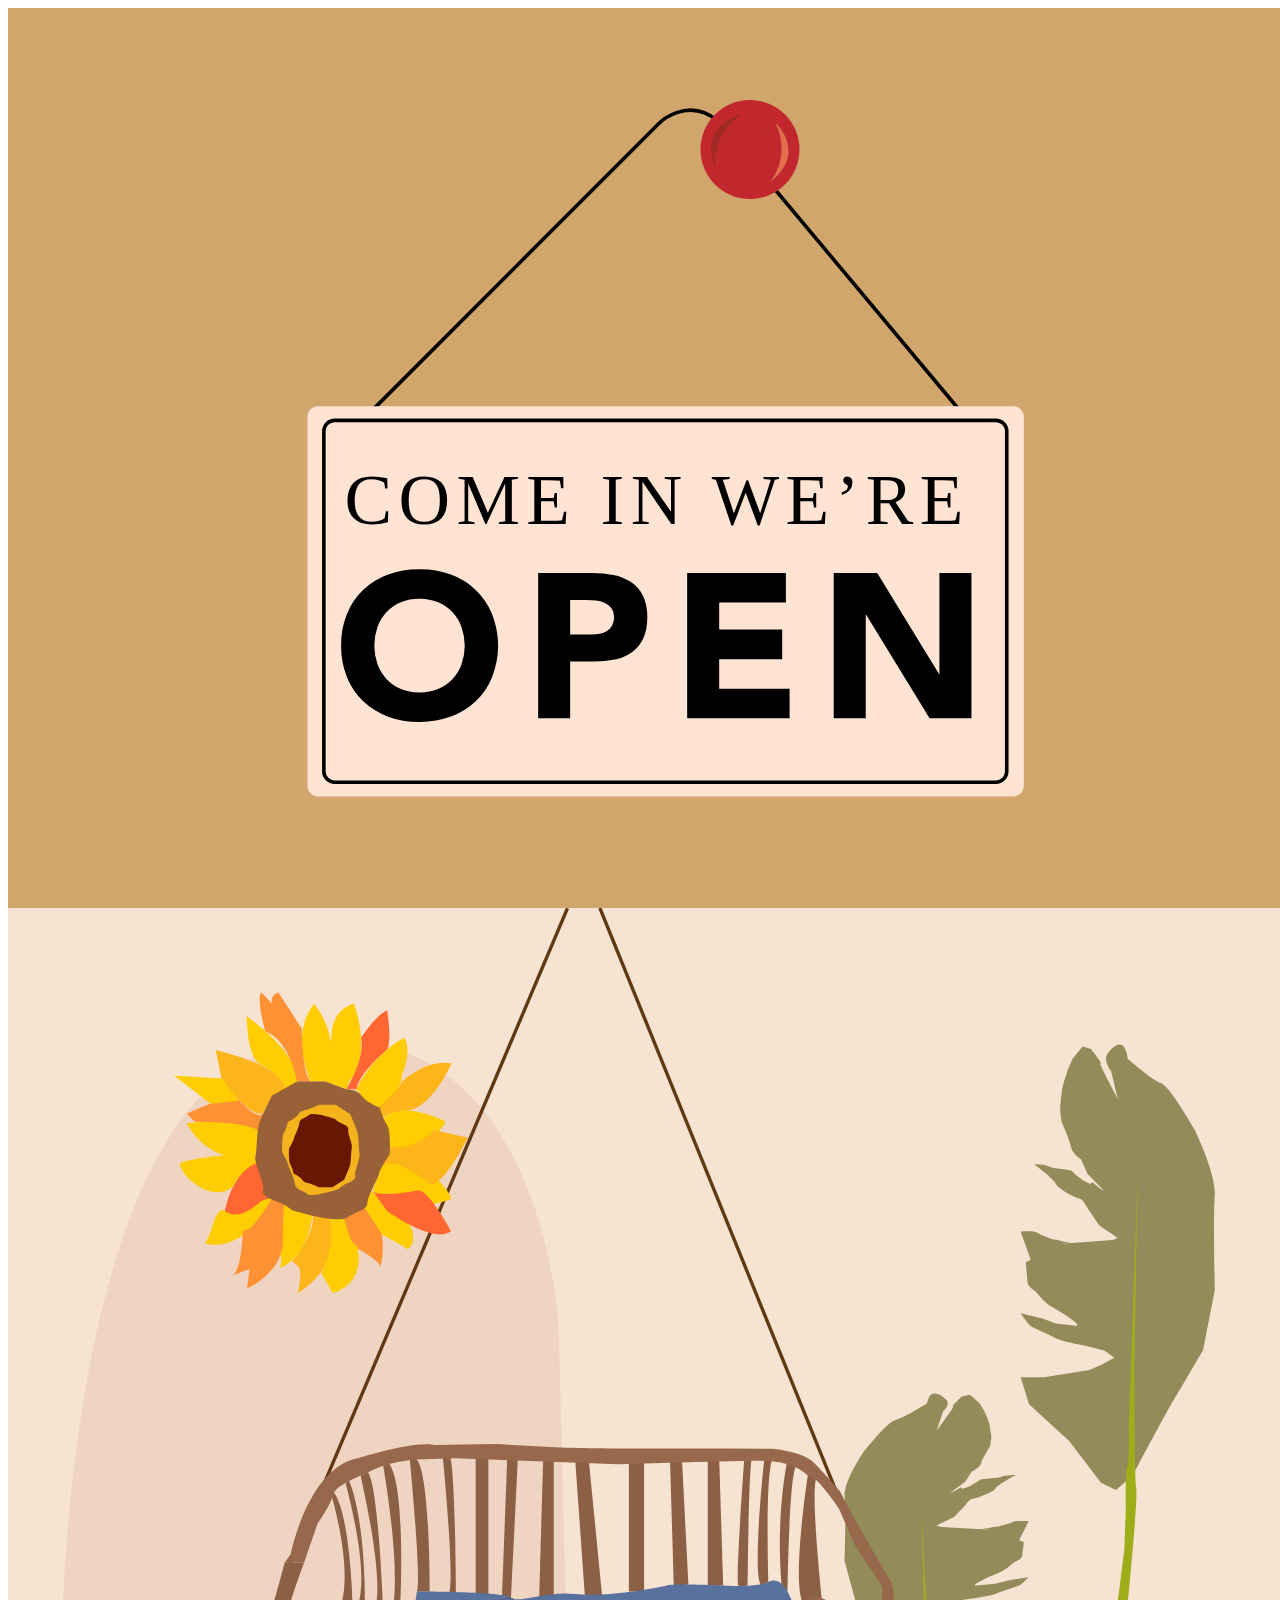
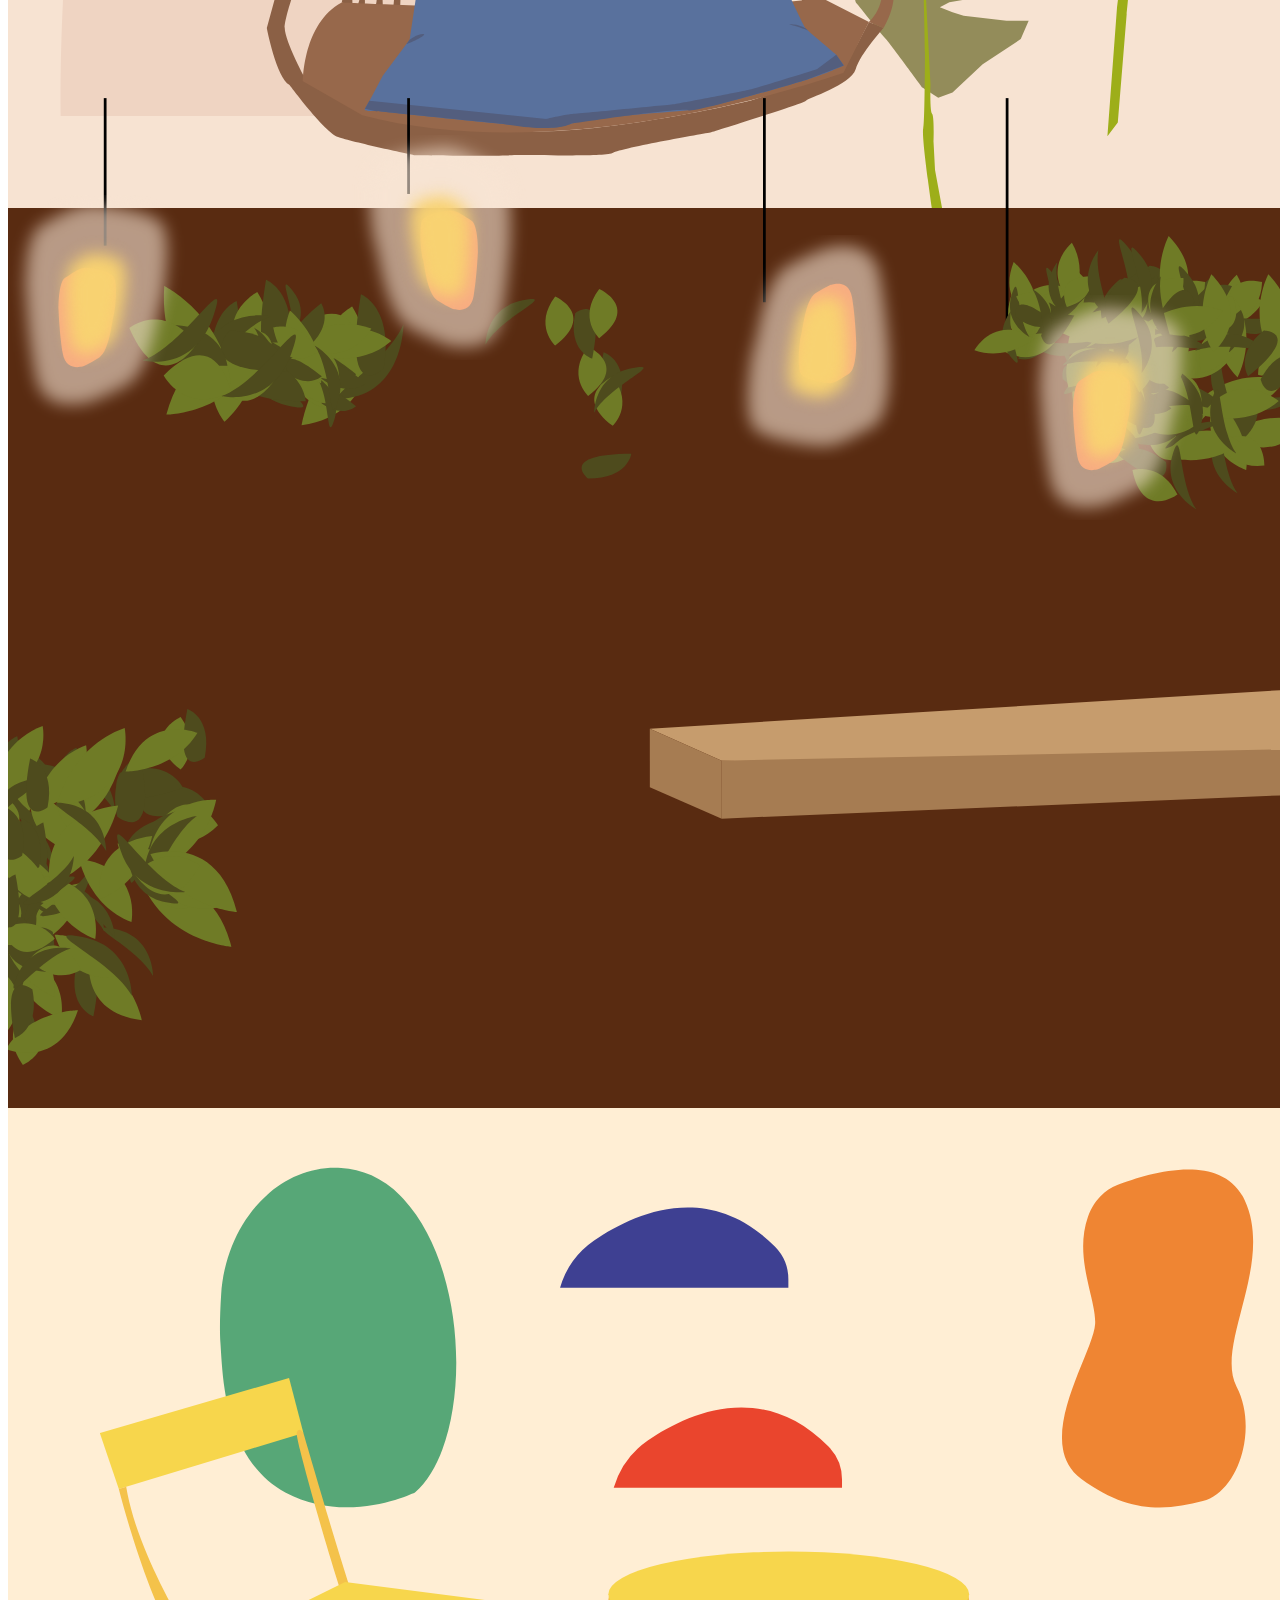
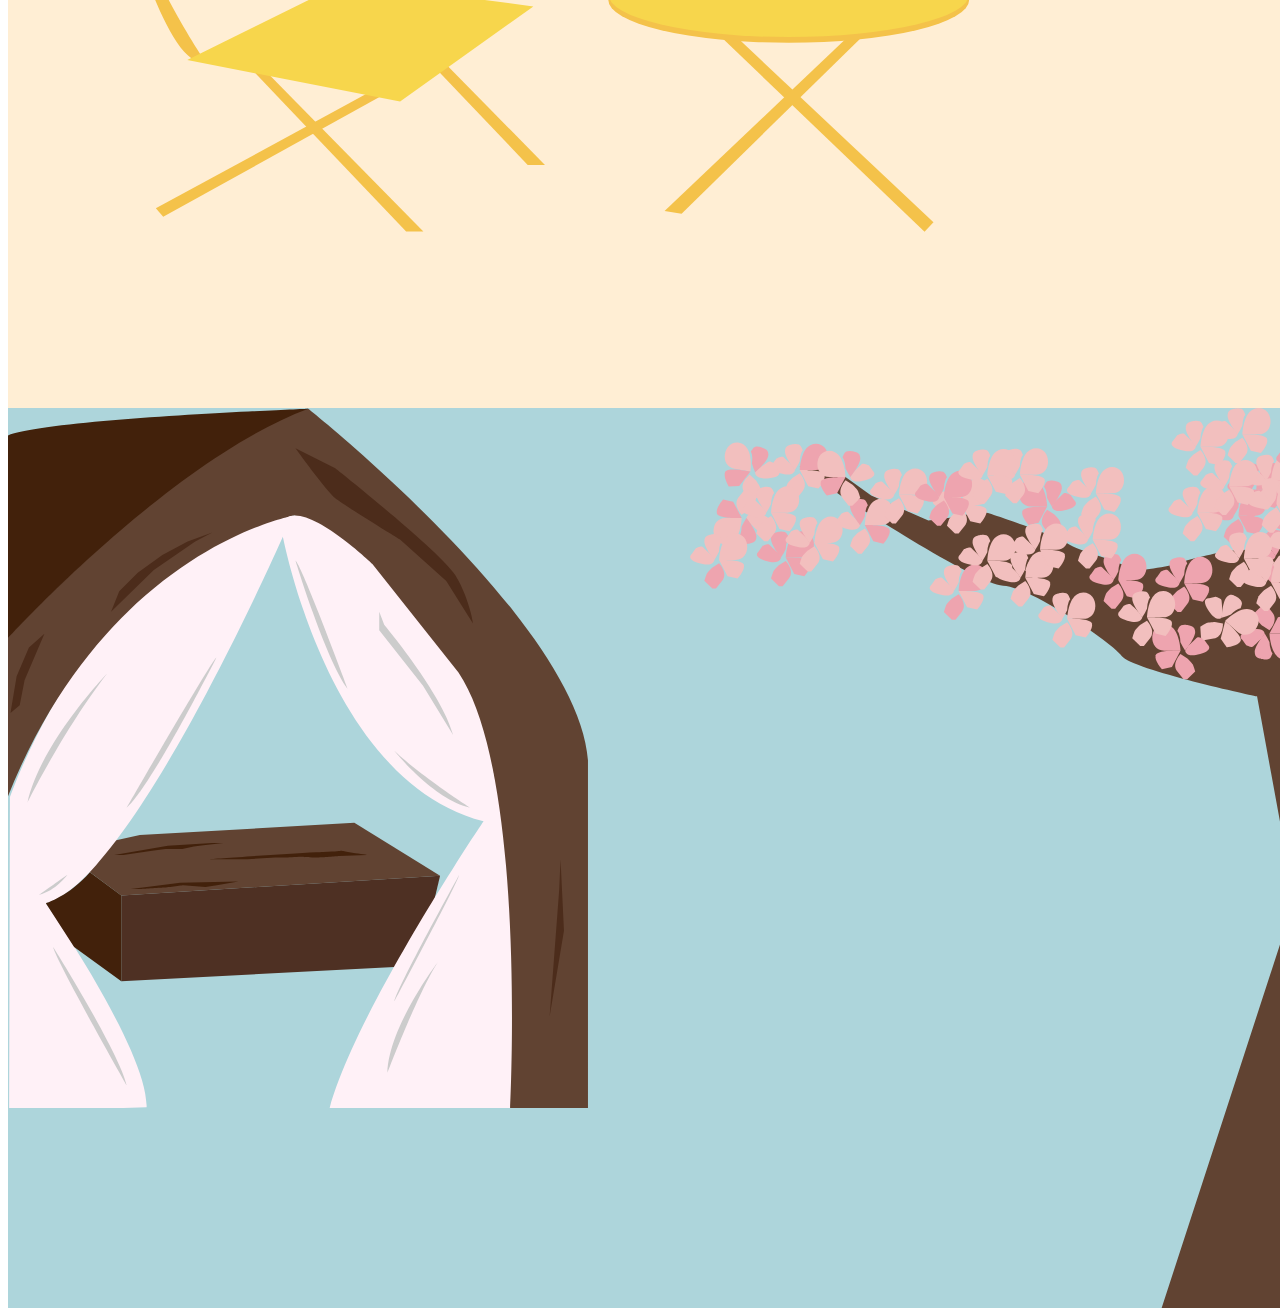
==== index.html @ c3c5dad2 "new" ====
<!DOCTYPE html>
<html>
<head>
  <title>Cafe</title>
  <link rel="stylesheet" type="text/css" href="css/cafe.css">
  <link href="https://fonts.googleapis.com/css?family=Righteous&display=swap" rel="stylesheet">
</head>
    
    
<body>
    
<div class="main" id="section1">
   <a href="#section2"><img src="assets/open.svg" id="opening" class="opening"> </a>
     <img src="assets/pushpin.svg" class="pushpin">
</div>

    
<div class="main" id="section2">
     <img src="assets/shading.svg" class="shading" alt="background shading">
     <img src="assets/plants.svg" class="plants" alt="two plants">
     <img src="assets/bench.svg" class="bench" alt="bench">
    <a href="https://www.instagram.com/explore/locations/1118192908309442/kynd-community/
             " target="_blank"><img src="assets/sunflower.svg" class="sunflower" alt="sunflower"></a>
    </div>
    
<div class="main" id="section3">
    <img src="assets/poles.svg" class="poles">
    <img src="assets/bush.svg" class="bush">
    <img src="assets/bulb4.svg" class="bulb4">
    <img src="assets/bulb3.svg" class="bulb3">
    <img src="assets/bulb2.svg" class="bulb2">
    <img src="assets/bulb1.svg" class="bulb1">
    <img src="assets/table.svg" class="table">

    </div>
    
<div class="main" id="section4">
    <img src="assets/green.svg" class="green">
    <img src="assets/navy.svg" class="navy">
    <img src="assets/red.svg" class="red">
    <img src="assets/orange.svg" class="orange">
    <img src="assets/yellow.svg" class="yellow">
</div>
    
<div class="main" id="section5">
    <img src="assets/hut.svg" class="hut">
    <img src="assets/tree.svg" class="tree"
    </div>
    </body>
</html>
---- css/cafe.css ----
html {
    scroll-behavior:smooth;
    width: 100%;
    height: 100%;
    margin: 0px;
    padding: 0px;
    overflow-x: hidden; 
}

#section1 {
  height: 100vh;
  width: 100vw;
  background-color:#d1a66d;
}
 
.pushpin {
    position: absolute;
    left:695px;
    top: 95px;
}

#opening {
    width: 80vw;
    height: 80vh;
    animation-name: rotater;
    animation-duration: 1s;
    animation-iteration-count: infinite;
    animation-direction: alternate;
    animation-timing-function: ease;
    }

.opening {
    position: absolute;
    left: 155px;
    top: 90px;
}


@keyframes rotater{
    
    0%{
        transform: rotateZ(-2deg)
    }
    
    100%{
        transform: rotateZ(2deg)
    }
    
}

.bench {
    width: 100vw;
    height: 95vh;
    right: 60px;
    position:absolute;
    animation-name: rotater;
    animation-duration: 5s;
    animation-iteration-count: infinite;
    animation-direction: alternate;
    animation-timing-function: ease;
}


.shading {
    width: 100vw;
    height: 100vh; 
    position:absolute;
}

.sunflower {
    width: 35vw;
    height: 35vh;
    top: 990px;
    left: 100px;
    position: absolute;
    
}


.sunflower:hover {
    transform: rotate(20deg);
}

#section5 {
    height: 100vh;
    width: 100vw;
    background-color:#add5db;
}

.hut {
    width: 590px;
    height: 700px;
    position: absolute;
}

.tree {
    width: 100vw;
    height: 100vh;
    left: 400px;
    position: absolute;
}

.plants {
    width: 100vw;
    height: 100vh; 
    position:absolute;
    animation: nudge 6s linear infinite ;
    transform-origin: bottom;
}

@keyframes nudge {
  0% {
    transform: translate(0, 0);
  }
  
  50% {
    transform: translate(30px, 0);
  }
  
  80% {
    transform: translate(0px, 0);
  }
}

#section3 {
  height: 100vh;
  width: 100vw;
  background-color:#592b11; 
}

#section4 {
    height: 100vh;
  width: 100vw;
  background-color:#ffeed4; 
}

.green {
    width: 40vw;
    height: 40vh; 
    margin-top: 50px;
    left: 80px;
    position:absolute;
    animation: pulsate 3s ease infinite;
}

.navy {
    width: 20vw;
    height: 20vh; 
    margin-top: 50px;
    left: 550px;
    position:absolute;
    animation: pulsate 5s ease infinite;
}

.red {
    width: 20vw;
    height: 20vh; 
    margin-top: 250px;
    left: 600px;
    position:absolute;
}

.orange {
    width: 40vw;
    height: 40vh; 
    margin-top: 50px;
    left: 900px;
    position:absolute;
    animation: pulsate 2s ease infinite;
}

@keyframes pulsate {
    0% {
        transform: scale(1);
    }
    50% {
        transform: scale(1.1);
    }
    100% {
        transform: scale(1);
    }
}

.yellow {
    width: 70vw;
    height: 70vh; 
    margin-top: 180px;
    left: 100px;
    position:absolute;
}

.bush {
    width: 100vw;
    height: 100vh; 
    position:absolute;
}

.poles {
   width: 80vw;
    height: 80vh; 
    top: 1465px;
    left: 30px;
    position:absolute; 
}

.bulb4 {
    width: 25vw;
    height: 25vh; 
    top: 1895px;
    left: 950px;
   position:absolute; 
    animation: fadeIn ease 5s infinite;
}

.bulb3 {
    width: 25vw;
    height: 25vh; 
    top: 1835px;
    left: 660px;
   position:absolute; 
    animation: fadeIn ease 1s infinite;
    animation-delay: 2s;
}


.bulb2 {
    width: 25vw;
    height: 25vh; 
    top: 1735px;
    left: 280px;
   position:absolute; 
}

.bulb1 {
    width: 15vw;
    height: 25vh; 
    top: 1795px;
    left: 0px;
   position:absolute; 
   animation: fadeIn ease 3s infinite;
    animation-delay: 3s;
}


@keyframes fadeIn {
0% {opacity:.5;}
50% {opacity:1;}
100%{opacity:.5;}
}

.table {
    right: 0px;
    top: 1900px;
    width: 50vw;
    height: 100vh;
    position: absolute;
}

#section2 {
  height: 100vh;
  width: 100vw;
  background-color:#f7e3d2;
}
}
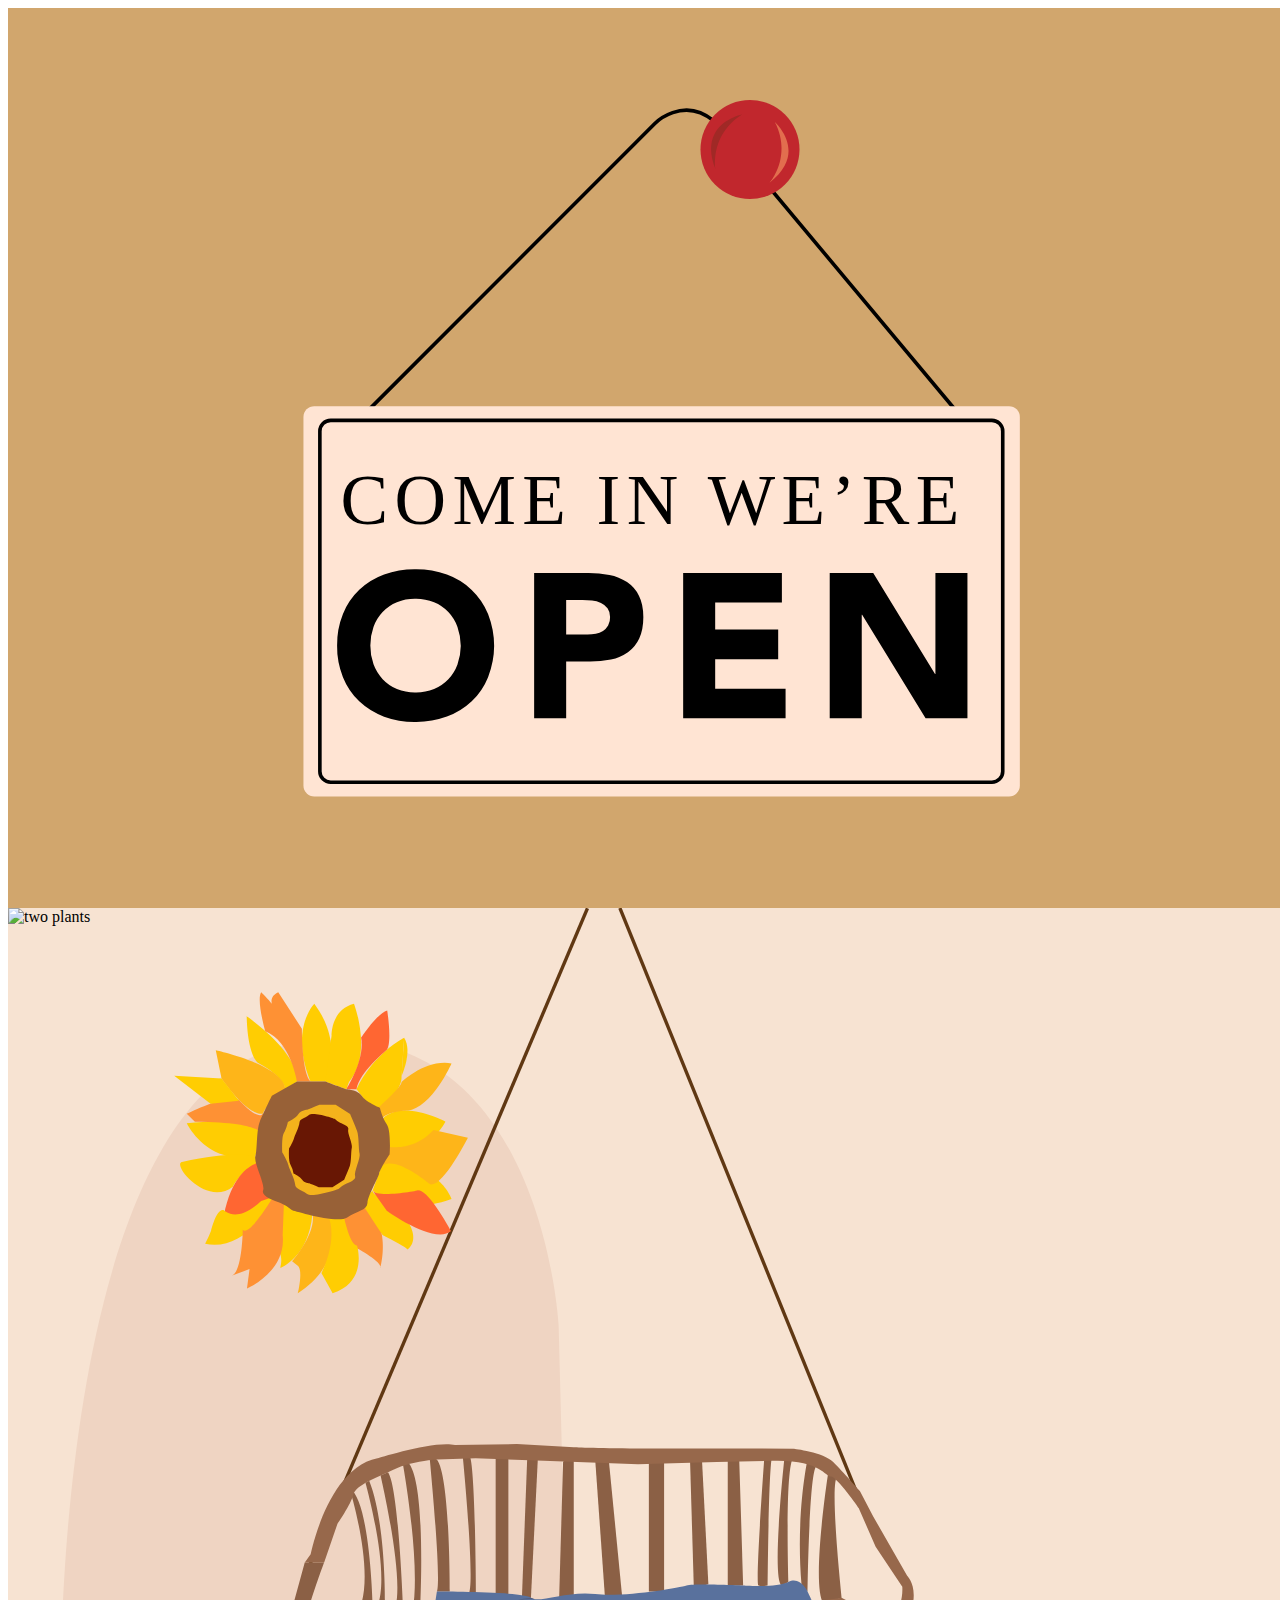
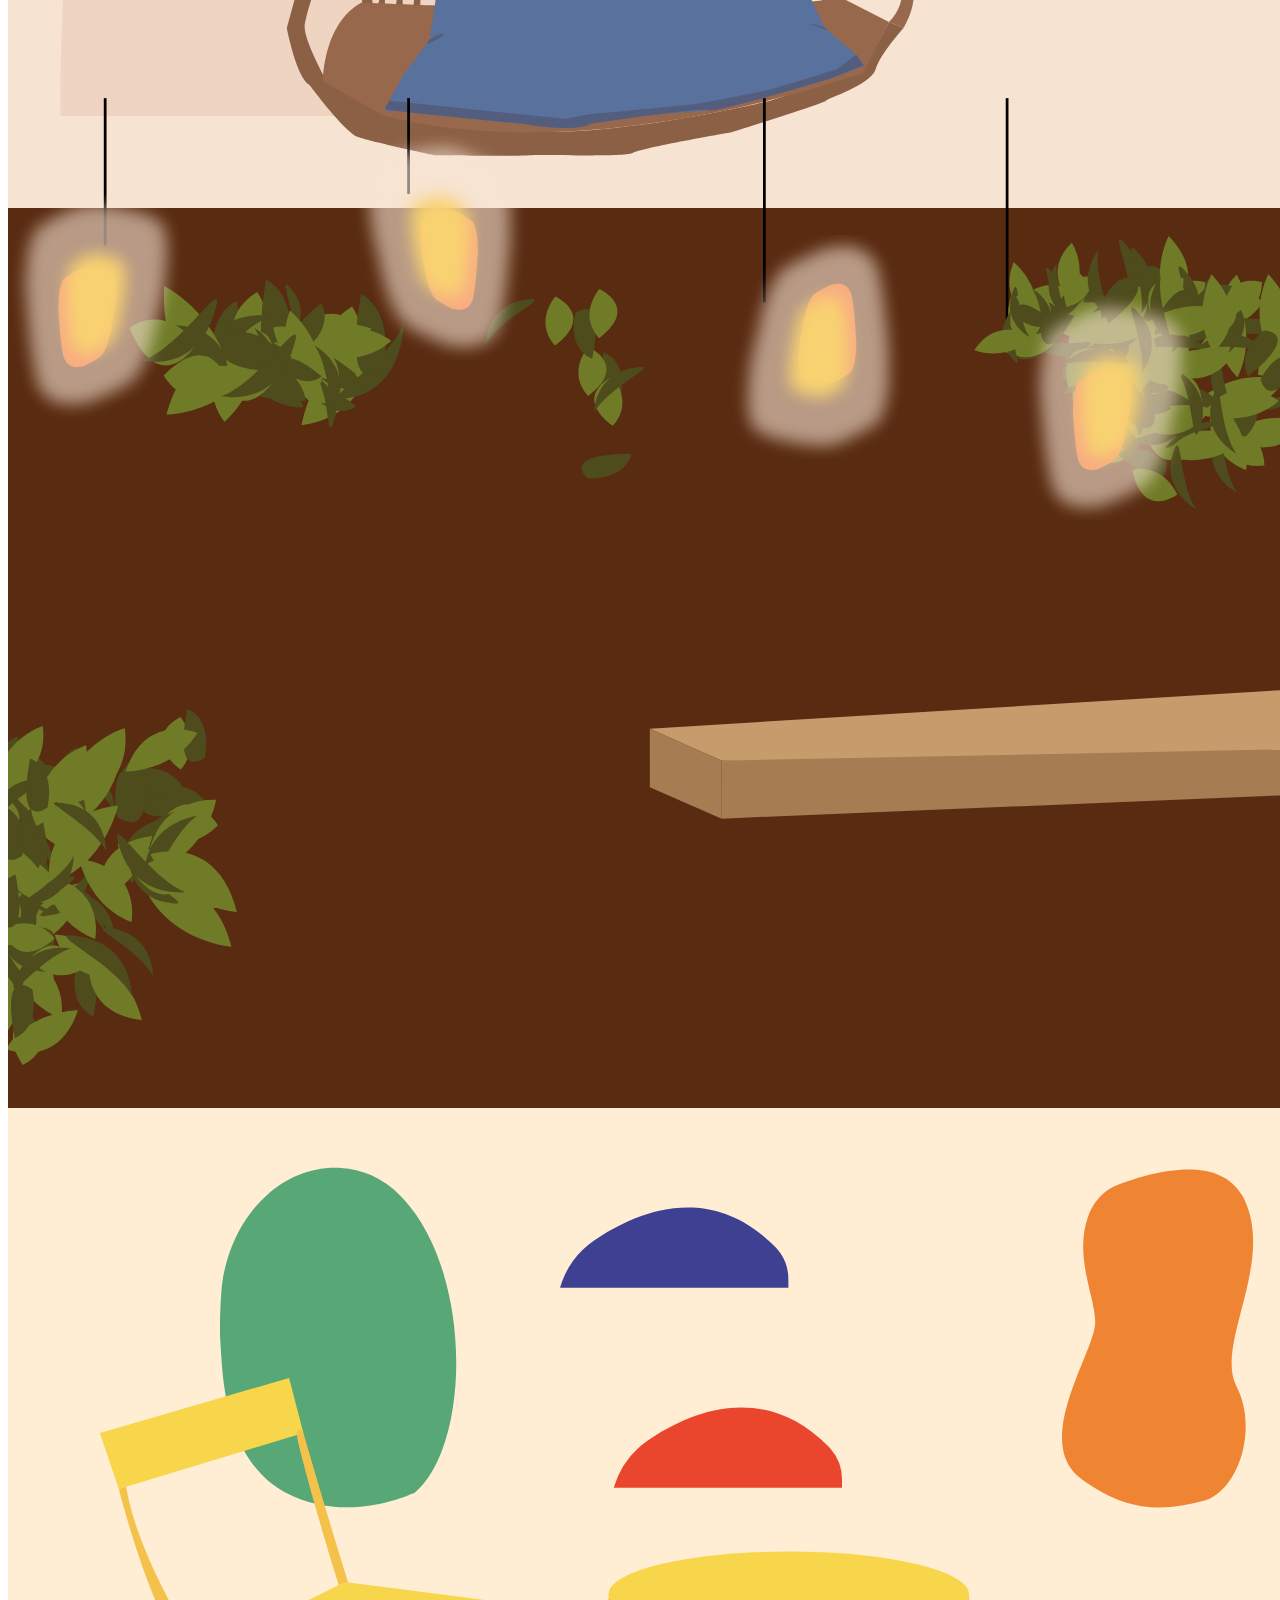
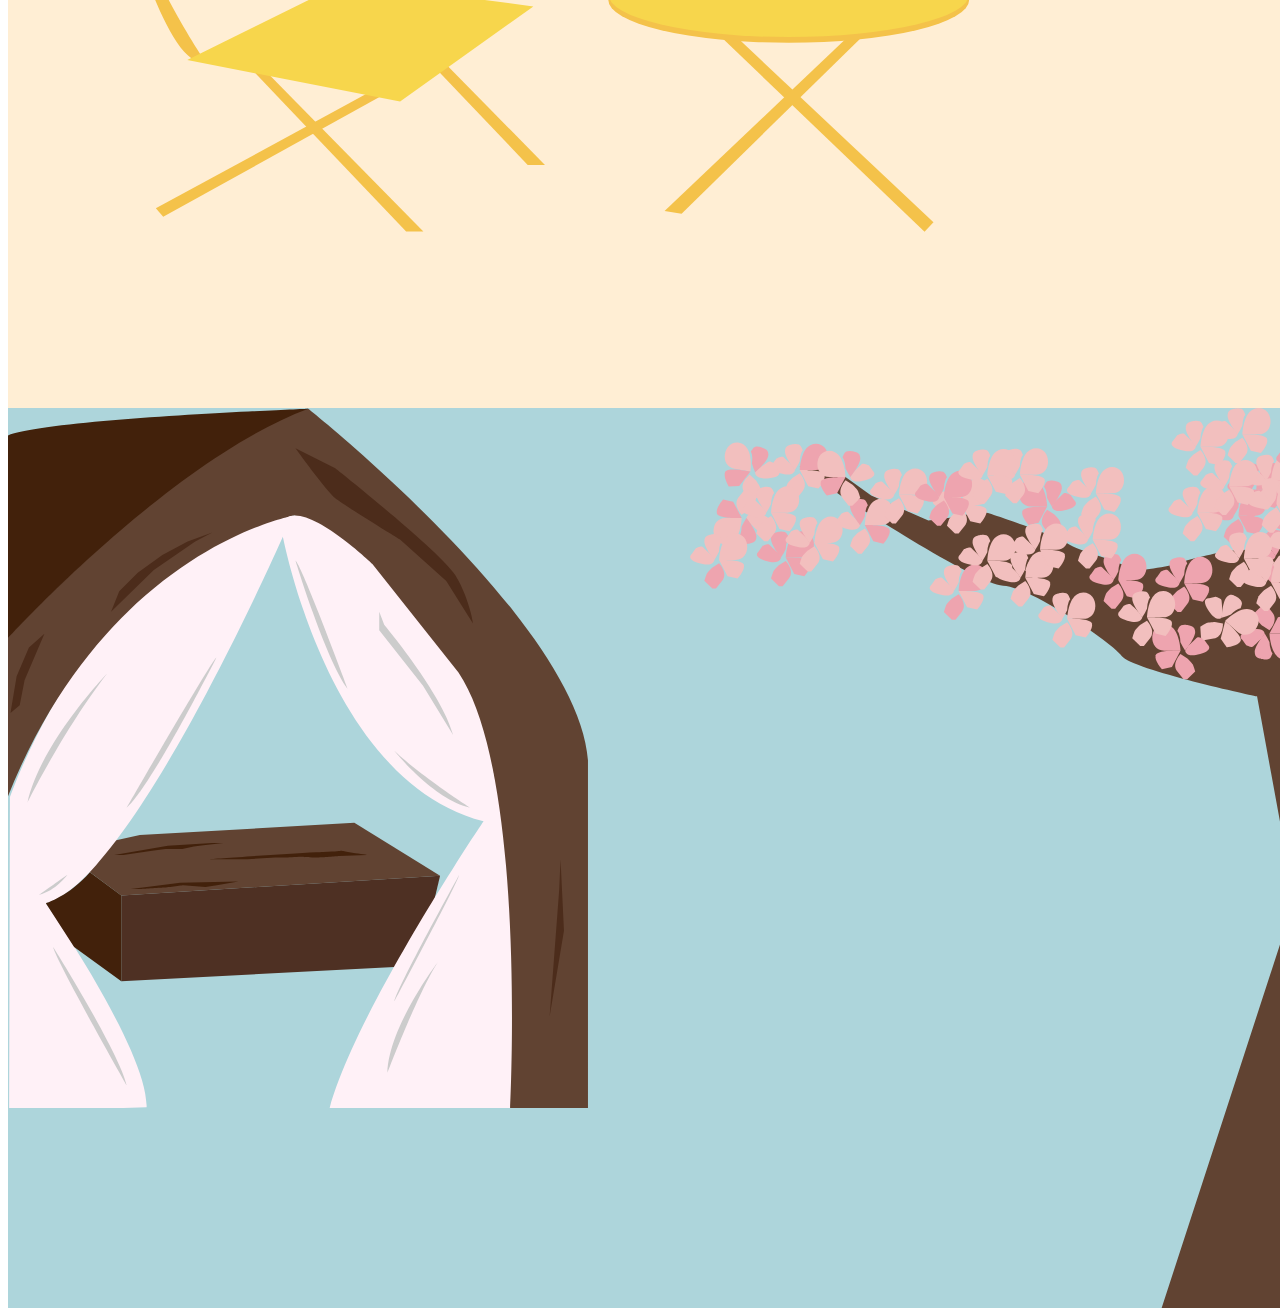
==== commit 195a707c: "newnew" ====
--- a/index.html
+++ b/index.html
@@ -10,8 +10,10 @@
 <body>
     
 <div class="main" id="section1">
-   <a href="#section2"><img src="assets/open.svg" id="opening" class="opening"> </a>
-     <img src="assets/pushpin.svg" class="pushpin">
+    
+   <a href="#section2"><img src="assets/open.svg" class="opening"> </a>
+   <img src="assets/pushpin.svg" class="pushpin">
+    
 </div>
 
     
--- a/css/cafe.css
+++ b/css/cafe.css
@@ -1,4 +1,3 @@
-
 
 
 html {
@@ -14,32 +13,57 @@
   height: 100vh;
   width: 100vw;
   background-color:#d1a66d;
-}
- 
+  flex:auto
+}
+
 .pushpin {
     position: absolute;
     left:695px;
     top: 95px;
 }
 
-#opening {
+
+.opening {
     width: 80vw;
     height: 80vh;
     animation-name: rotater;
-    animation-duration: 1s;
+    animation-duration: 3s;
+    animation-iteration-count: infinite;
+    animation-direction: alternate;
+    animation-timing-function: ease-in-out;
+    position: absolute;
+    left: 151px;
+    top: 90px;
+    transform-origin:top;
+}
+
+
+@keyframes rotater{
+    
+    0%{
+        transform: rotateZ(-10deg)
+    }
+    
+    100%{
+        transform: rotateZ(10deg)
+    }
+    
+}
+
+.bench {
+    width: 100vw;
+    height: 95vh;
+    right: 40px;
+    position:absolute;
+    animation-name: rotater2;
+    animation-duration: 4s;
     animation-iteration-count: infinite;
     animation-direction: alternate;
     animation-timing-function: ease;
-    }
-
-.opening {
-    position: absolute;
-    left: 155px;
-    top: 90px;
-}
-
-
-@keyframes rotater{
+    transform-origin:top;
+}
+
+@keyframes rotater2{
     
     0%{
         transform: rotateZ(-2deg)
@@ -50,19 +74,6 @@
     }
     
 }
-
-.bench {
-    width: 100vw;
-    height: 95vh;
-    right: 60px;
-    position:absolute;
-    animation-name: rotater;
-    animation-duration: 5s;
-    animation-iteration-count: infinite;
-    animation-direction: alternate;
-    animation-timing-function: ease;
-}
-
 
 .shading {
     width: 100vw;
@@ -108,21 +119,19 @@
     height: 100vh; 
     position:absolute;
     animation: nudge 6s linear infinite ;
+    animation-direction: alternate;
+    animation-timing-function: ease;
     transform-origin: bottom;
 }
 
 @keyframes nudge {
   0% {
-    transform: translate(0, 0);
+    transform: rotateZ(10deg);
   }
   
-  50% {
-    transform: translate(30px, 0);
-  }
-  
-  80% {
-    transform: translate(0px, 0);
-  }
+    100% {
+        transform: rotateZ(-10deg);
+    }
 }
 
 #section3 {
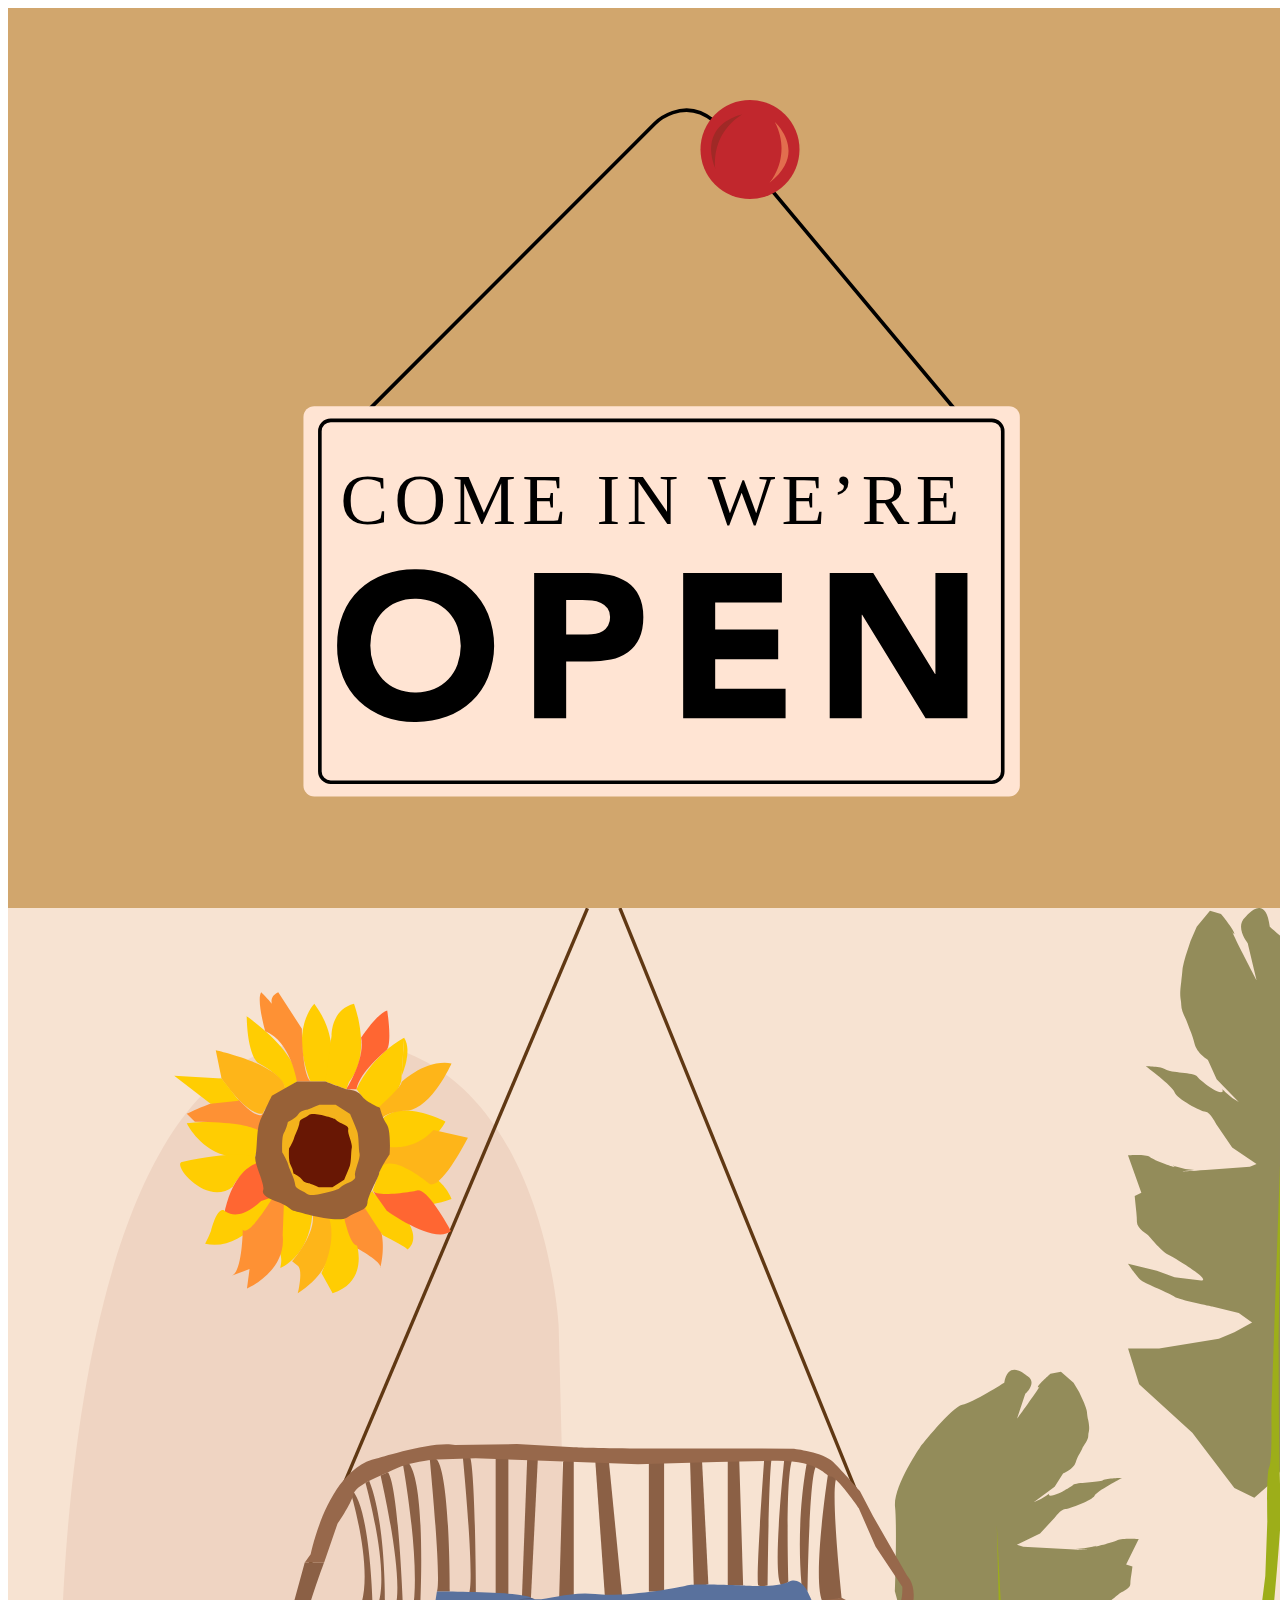
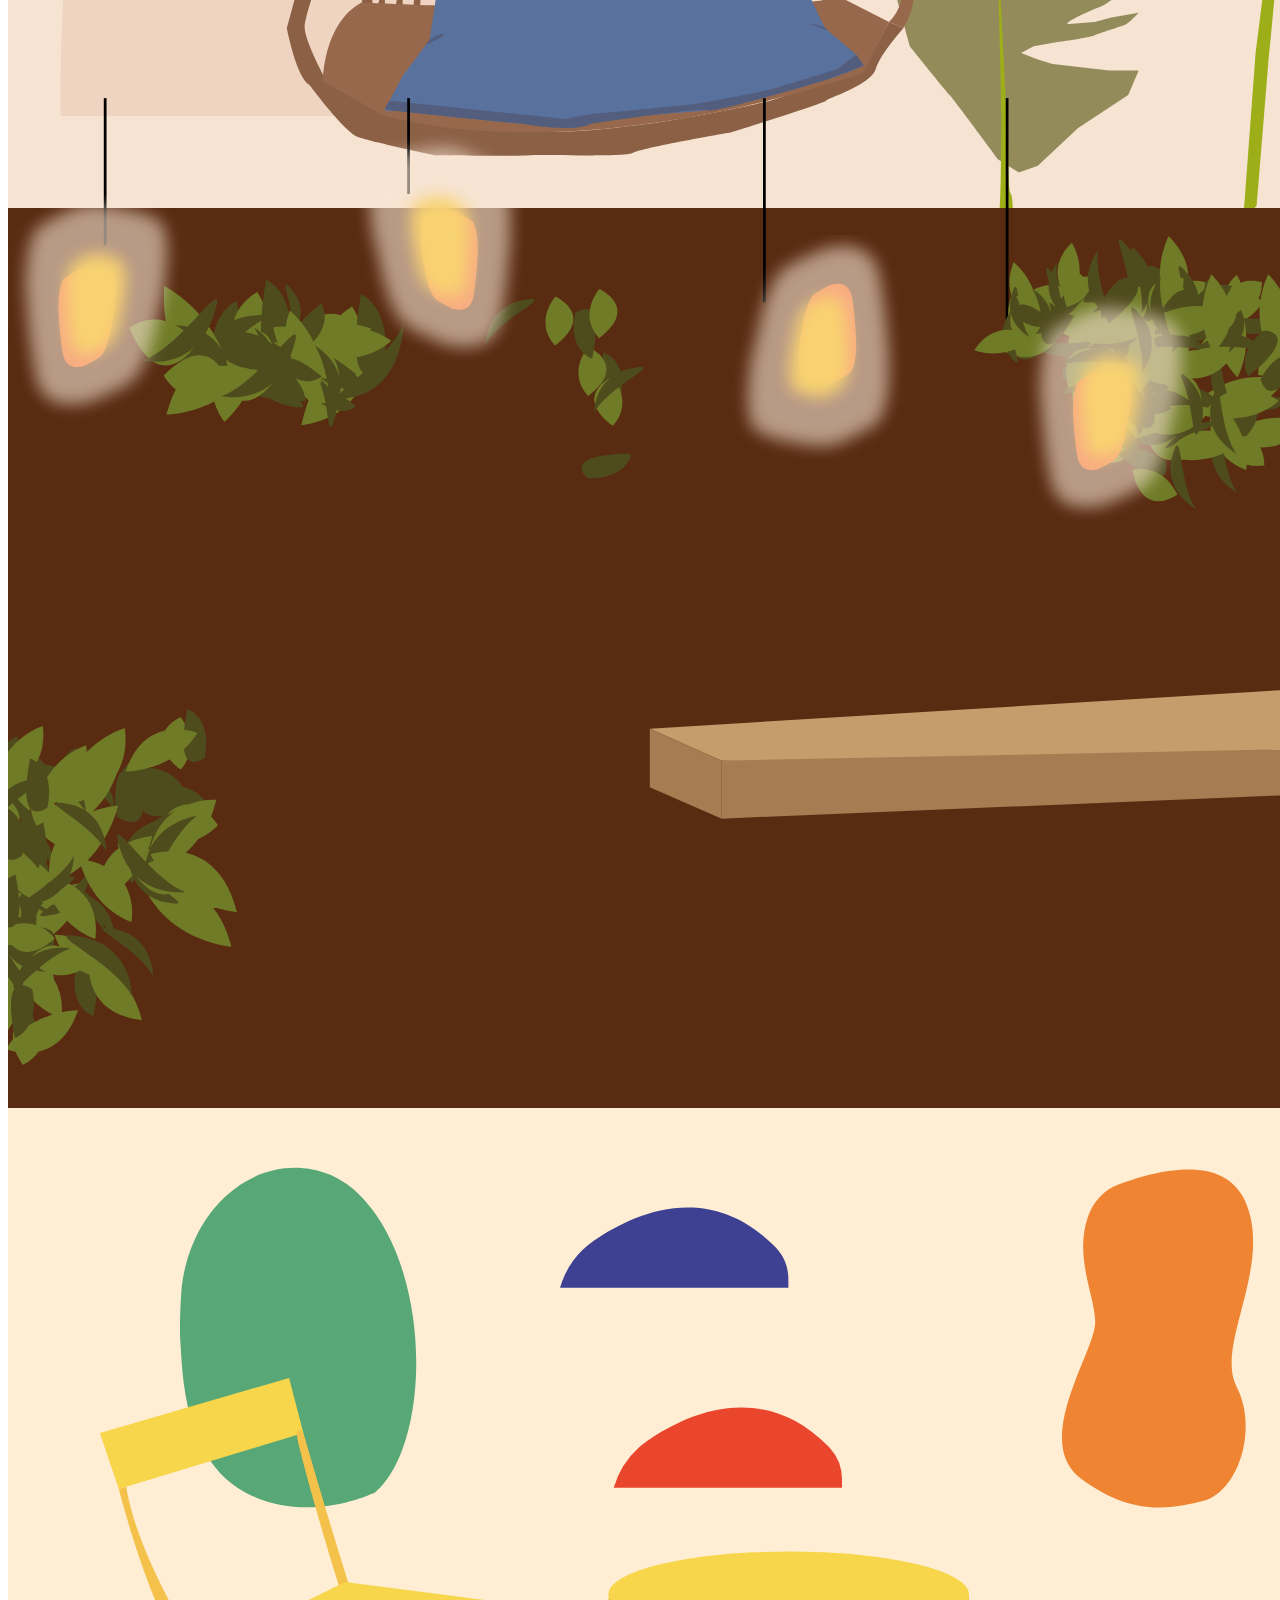
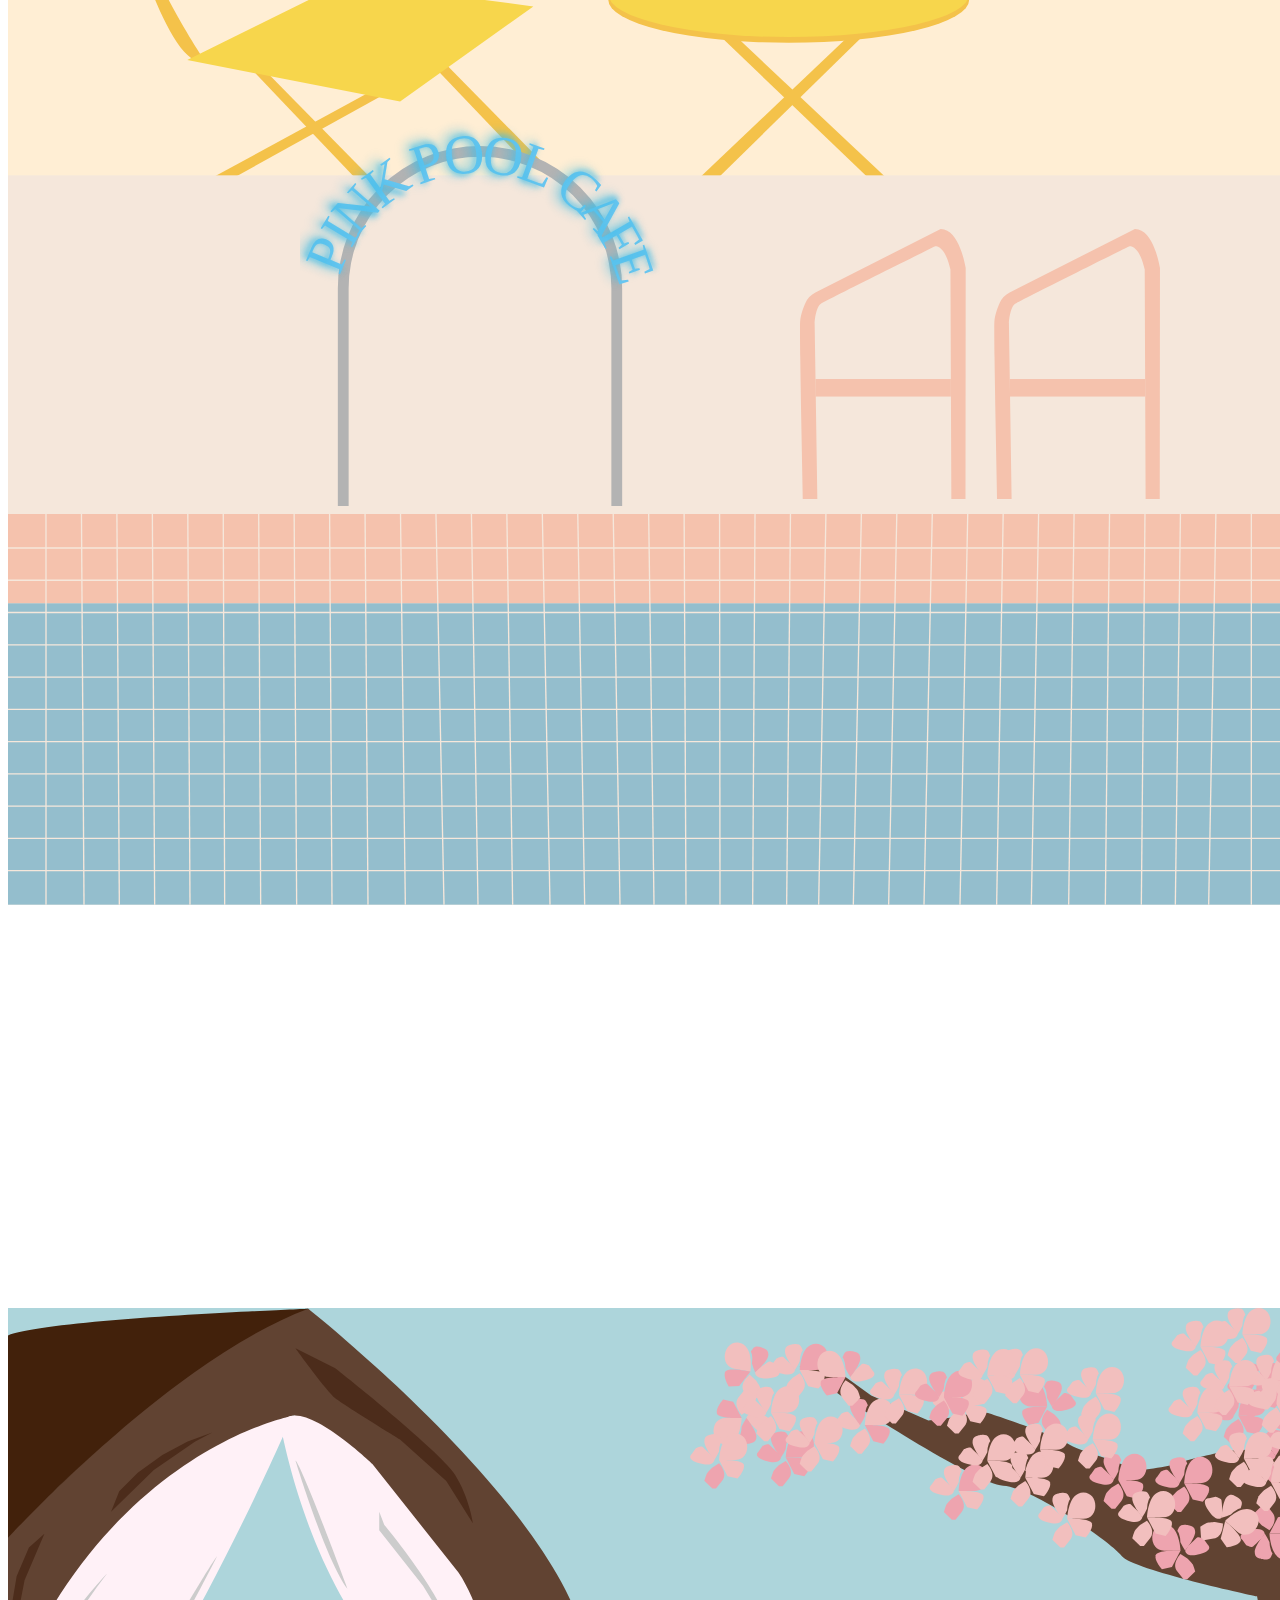
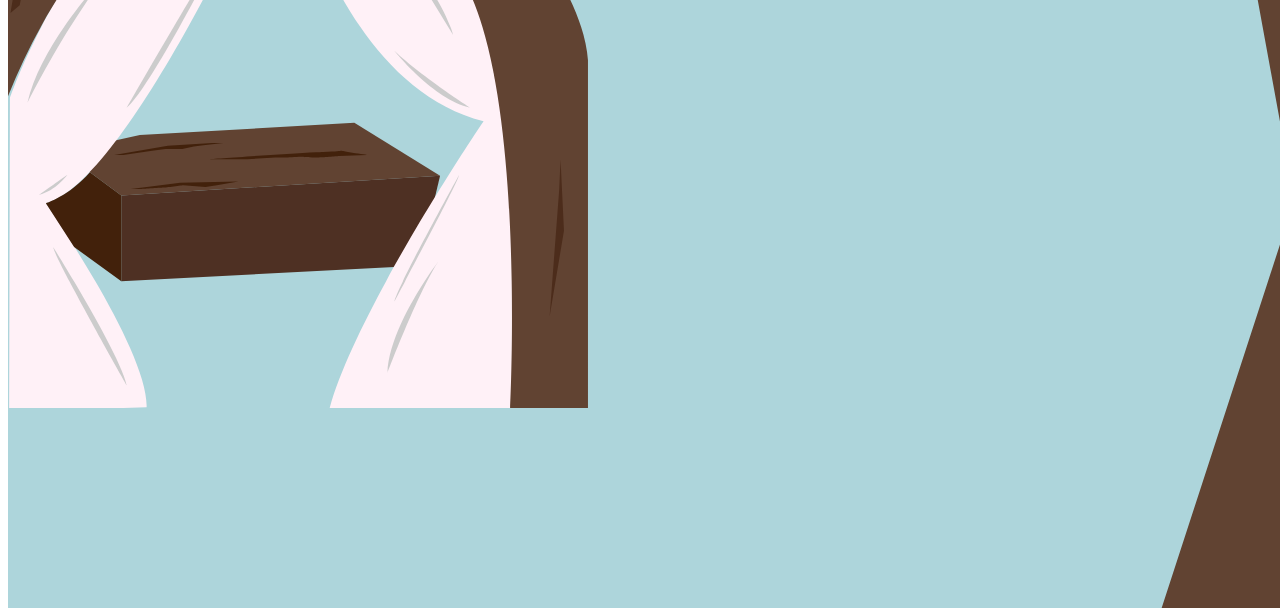
==== commit fbb3f236: "latest" ====
--- a/index.html
+++ b/index.html
@@ -29,7 +29,7 @@
     <img src="assets/poles.svg" class="poles">
     <img src="assets/bush.svg" class="bush">
     <img src="assets/bulb4.svg" class="bulb4">
-    <img src="assets/bulb3.svg" class="bulb3">
+    <a href="https://www.instagram.com/explore/locations/185515085451664/coffee-project/" target="_blank"><img src="assets/bulb3.svg" class="bulb3"></a>
     <img src="assets/bulb2.svg" class="bulb2">
     <img src="assets/bulb1.svg" class="bulb1">
     <img src="assets/table.svg" class="table">
@@ -40,13 +40,23 @@
     <img src="assets/green.svg" class="green">
     <img src="assets/navy.svg" class="navy">
     <img src="assets/red.svg" class="red">
-    <img src="assets/orange.svg" class="orange">
+    <a href="https://www.instagram.com/explore/locations/1530121570375225/cafe-skon/" target="_blank"><img src="assets/orange.svg" class="orange"></a>
     <img src="assets/yellow.svg" class="yellow">
 </div>
     
-<div class="main" id="section5">
+  <div class="main" id="section6">
+    <img src="assets/poolbg.svg" class="poolbg">
+      <a href="https://www.instagram.com/explore/locations/352870938795917/pink-pool-cafe/" target="_blank"><img src="assets/handles.svg" class="handles"></a>
+    <img src="assets/arc.svg" class="arc">
+    <img src="assets/pinkpool.svg" class="pinkpool">
+    </div>
+      
+
+    <div class="main" id="section5">
     <img src="assets/hut.svg" class="hut">
-    <img src="assets/tree.svg" class="tree"
+    <img src="assets/tree.svg" class="tree">
     </div>
+    
+    
     </body>
 </html>--- a/css/cafe.css
+++ b/css/cafe.css
@@ -1,4 +1,3 @@
-
 
 html {
     scroll-behavior:smooth;
@@ -9,6 +8,10 @@
     overflow-x: hidden; 
 }
 
+.main {
+  height: 100vh;
+  width: 100vw;  
+}
 #section1 {
   height: 100vh;
   width: 100vw;
@@ -118,7 +121,8 @@
     width: 100vw;
     height: 100vh; 
     position:absolute;
-    animation: nudge 6s linear infinite ;
+    left: 500px;
+    animation: nudge 3s linear infinite ;
     animation-direction: alternate;
     animation-timing-function: ease;
     transform-origin: bottom;
@@ -126,11 +130,11 @@
 
 @keyframes nudge {
   0% {
-    transform: rotateZ(10deg);
+    transform: rotateZ(2deg);
   }
   
     100% {
-        transform: rotateZ(-10deg);
+        transform: rotateZ(-2deg);
     }
 }
 
@@ -150,9 +154,9 @@
     width: 40vw;
     height: 40vh; 
     margin-top: 50px;
-    left: 80px;
-    position:absolute;
-    animation: pulsate 3s ease infinite;
+    left: 40px;
+    position:absolute;
+    animation: pulsate 2s ease infinite;
 }
 
 .navy {
@@ -161,8 +165,10 @@
     margin-top: 50px;
     left: 550px;
     position:absolute;
-    animation: pulsate 5s ease infinite;
-}
+    animation: pulsate 4s ease infinite;
+}
+
+
 
 .red {
     width: 20vw;
@@ -172,14 +178,30 @@
     position:absolute;
 }
 
+
+
 .orange {
     width: 40vw;
     height: 40vh; 
     margin-top: 50px;
     left: 900px;
     position:absolute;
-    animation: pulsate 2s ease infinite;
-}
+    animation: spin 7s  infinite;
+}
+
+@keyframes spin {
+    0%{
+        transform: rotate(0deg);
+    }
+    50% {
+        transform: rotate(180deg);
+    }
+    100% {
+        transform: rotate(360deg);
+    }
+}
+
+
 
 @keyframes pulsate {
     0% {
@@ -234,6 +256,10 @@
     animation-delay: 2s;
 }
 
+.bulb3:hover {
+    transform:scale(1.25);
+}
+
 
 .bulb2 {
     width: 25vw;
@@ -249,7 +275,7 @@
     top: 1795px;
     left: 0px;
    position:absolute; 
-   animation: fadeIn ease 3s infinite;
+   animation: fadeIn ease 2.5s infinite;
     animation-delay: 3s;
 }
 
@@ -273,4 +299,48 @@
   width: 100vw;
   background-color:#f7e3d2;
 }
+}
+
+#section6 {
+  height: 100vh;
+  width: 100vw;
+  background-color:#fce8e0;
+}
+
+
+.poolbg {
+    top: 3290px;
+    height:100vh;
+    width:100vw;
+    position: absolute;
+}
+
+.handles {
+    position: absolute;
+    height: 40vh;
+    width: 40vh;
+    top: 3384px;
+    left: 800px;
+}
+
+.handles:hover {
+    transform:translate(300px);
+}
+
+
+.arc {
+    position: absolute;
+    height: 40vh;
+    width: 40vh;
+    top: 3346px;
+    left: 300px;
+}
+
+.pinkpool {
+   position: absolute;
+    height: 40vh;
+    width: 40vh;
+    top: 3226px;
+    left: 300px; 
+    animation: fadeIn ease 2s infinite;
 }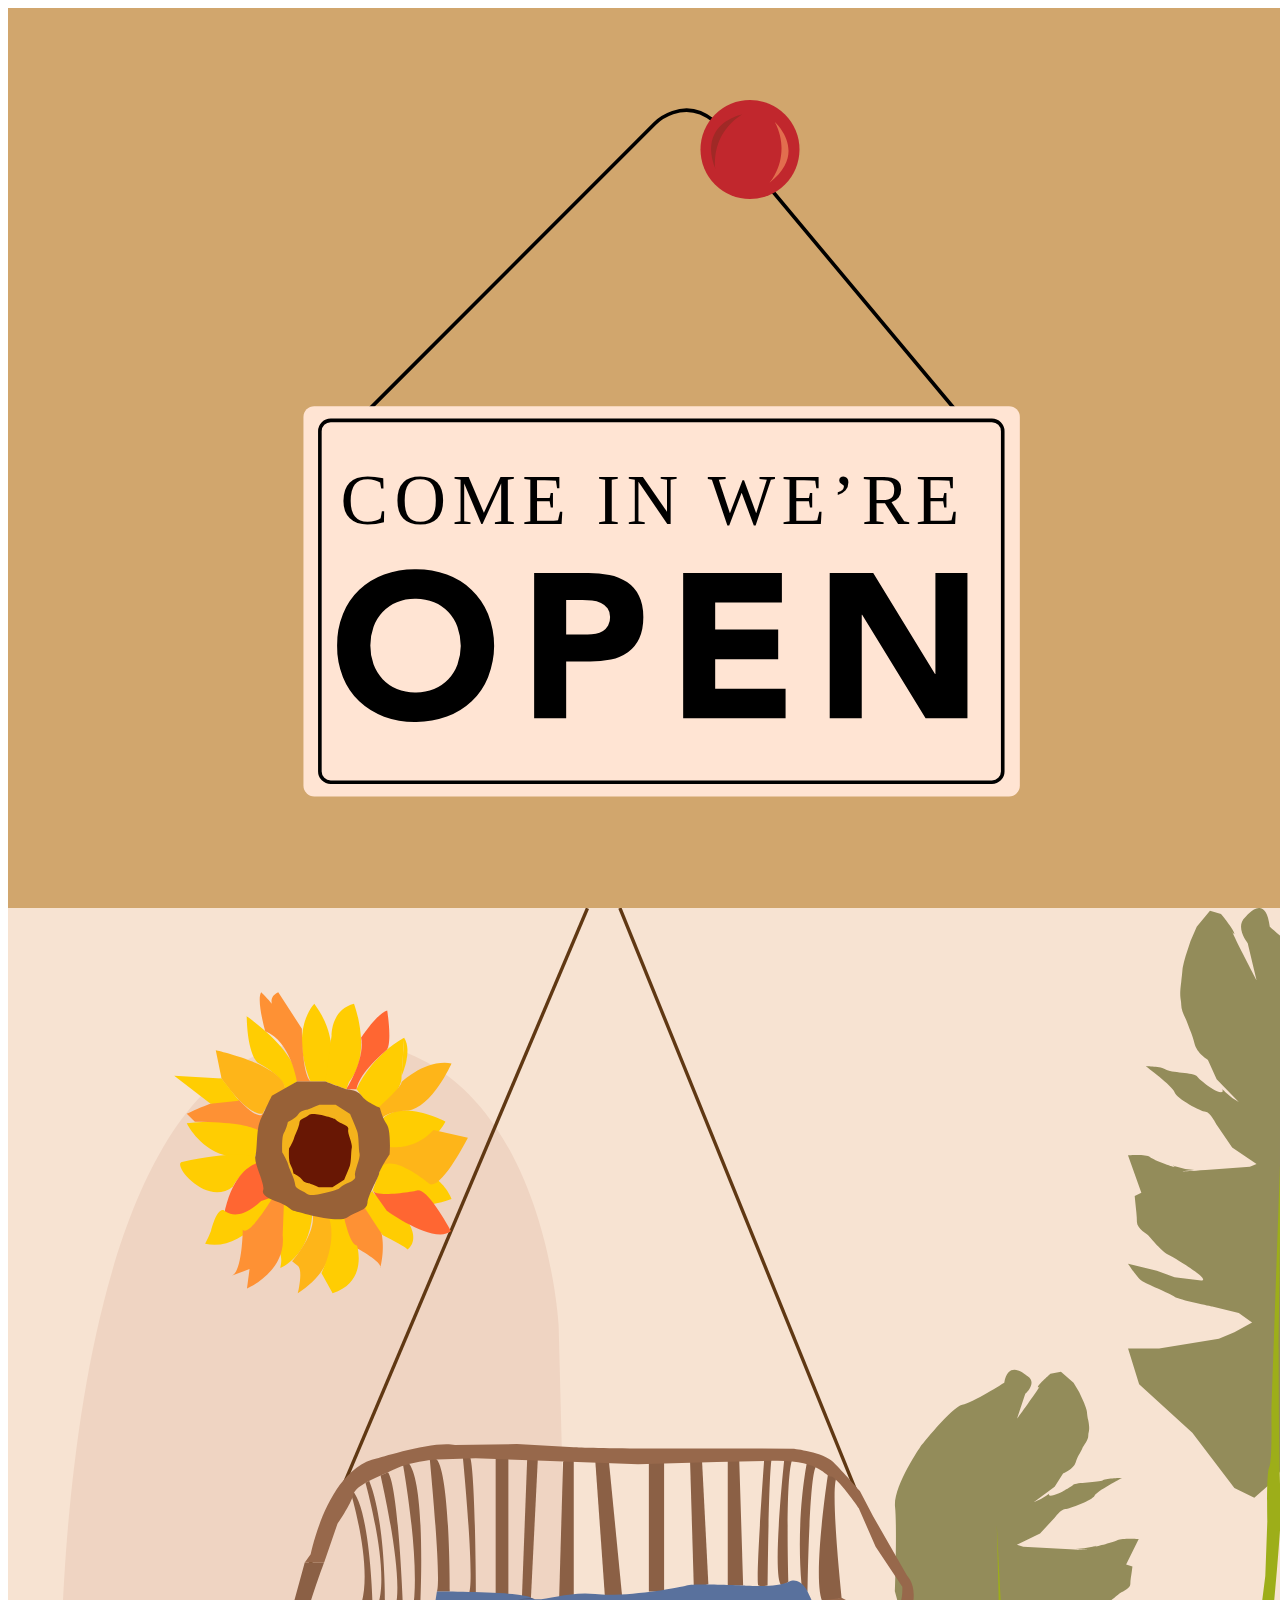
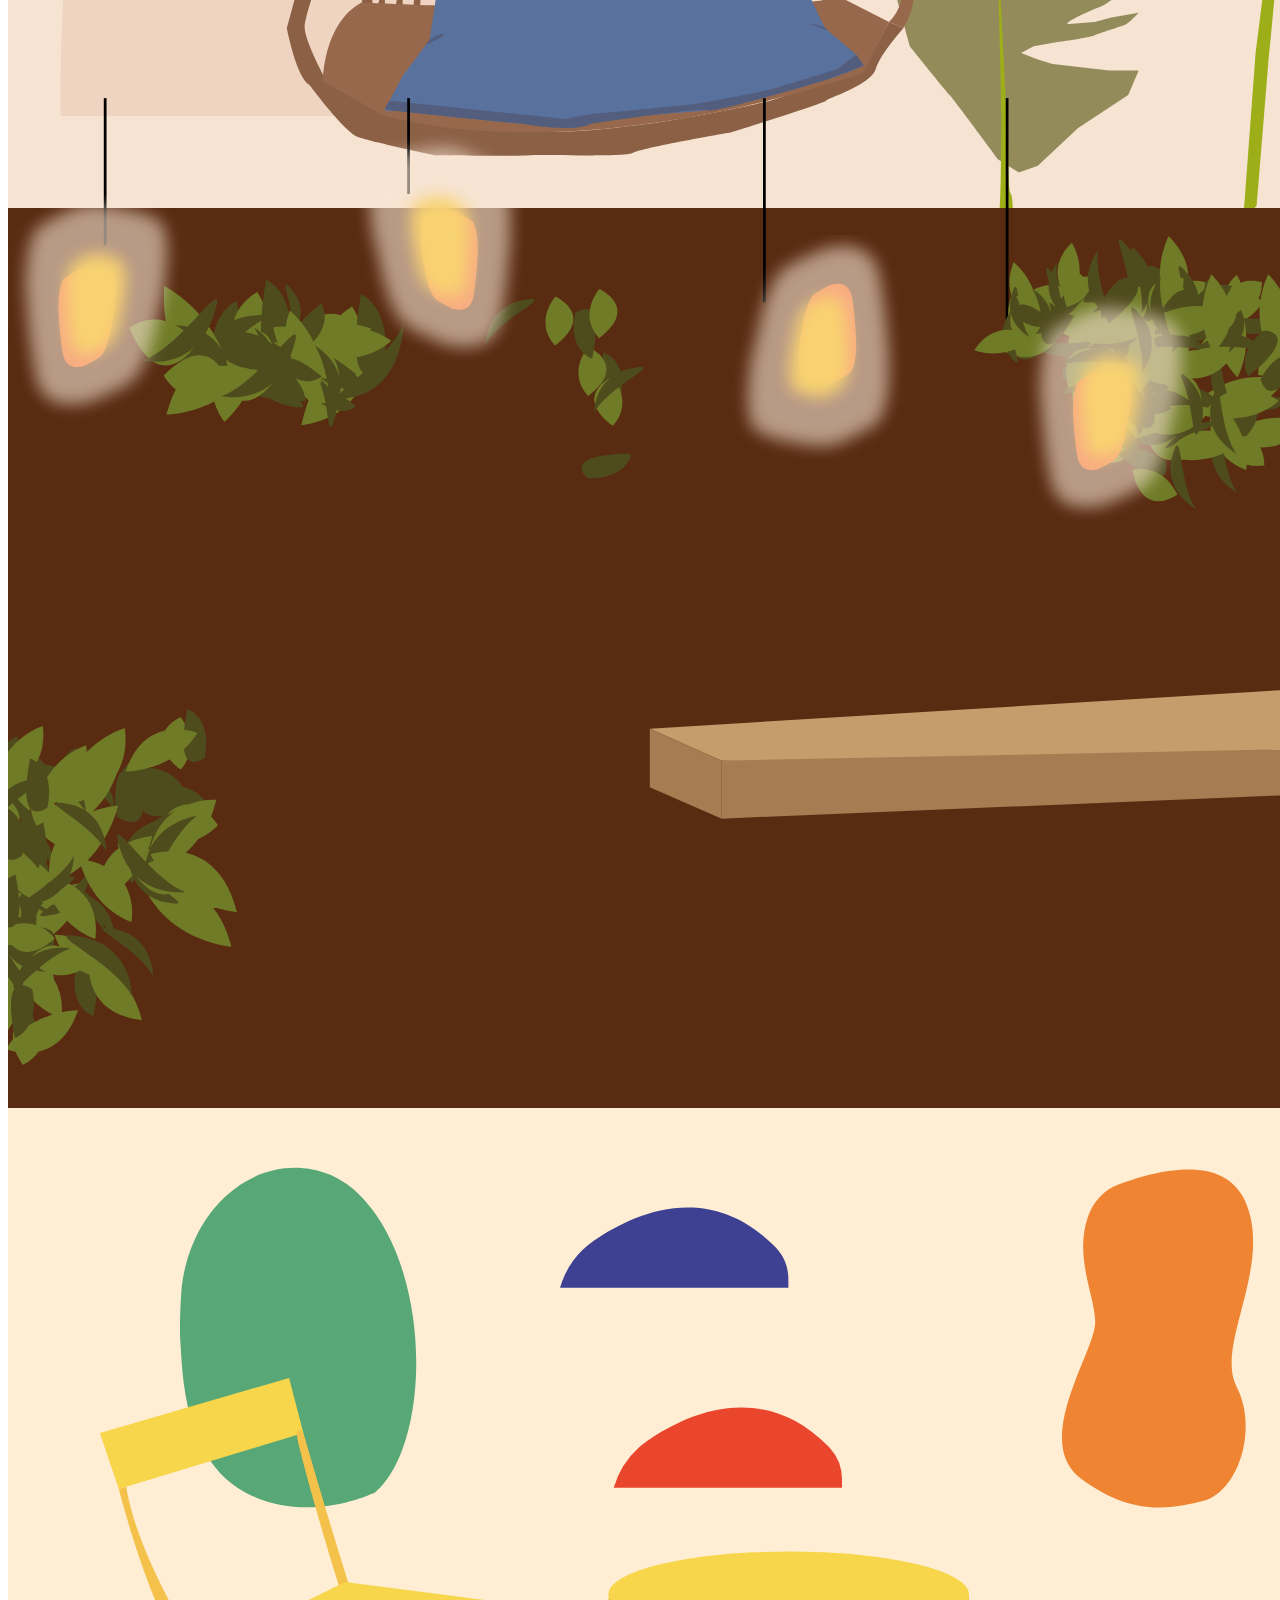
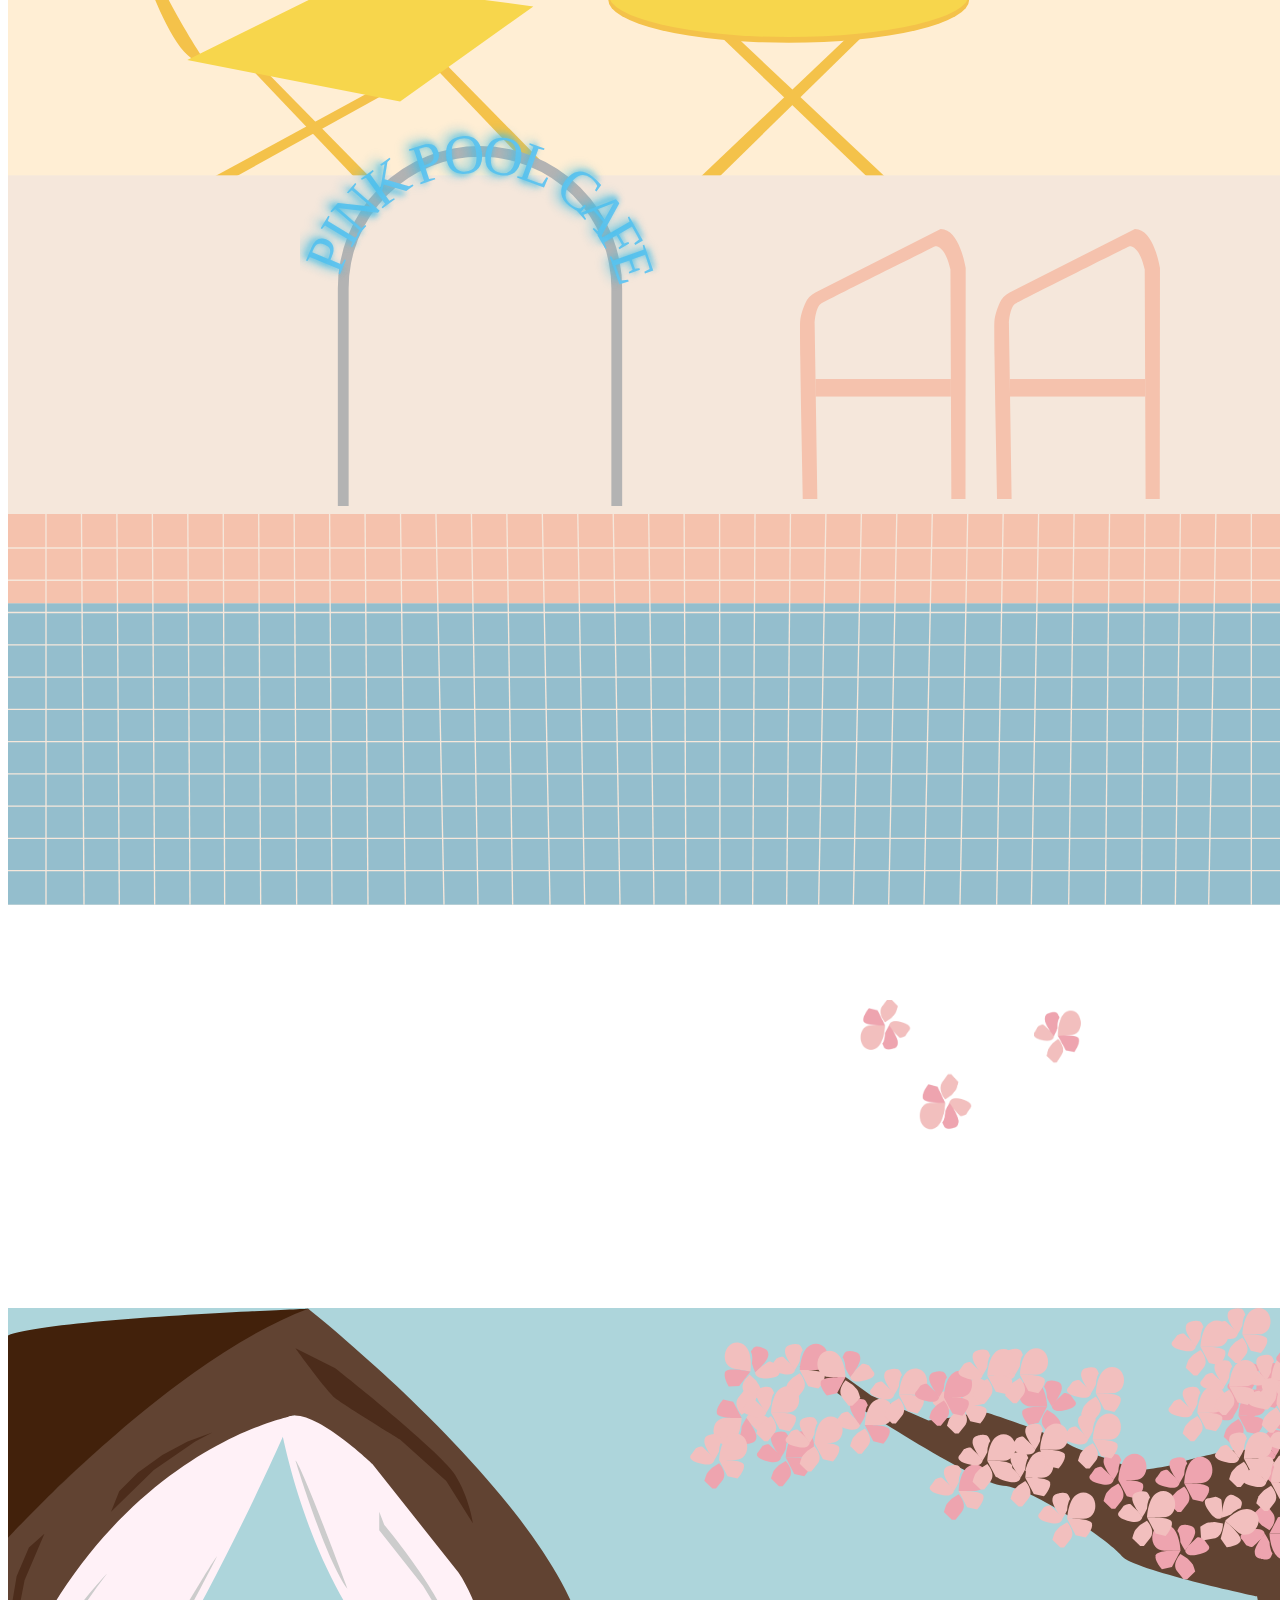
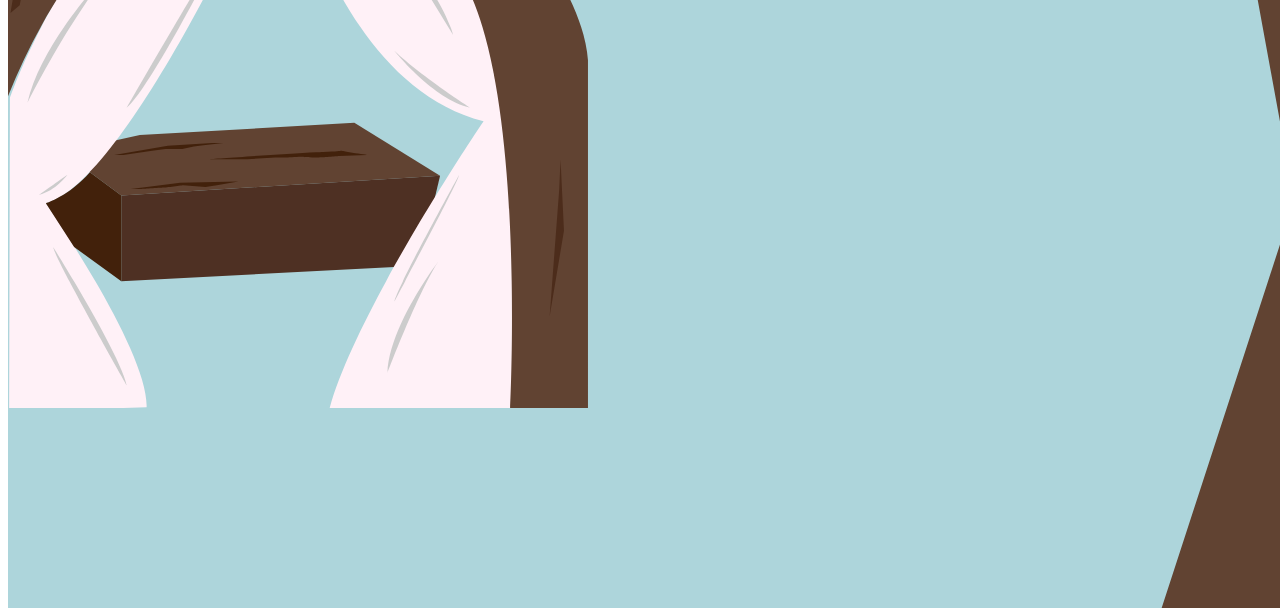
==== commit 14fb4d3b: "final?" ====
--- a/index.html
+++ b/index.html
@@ -8,6 +8,7 @@
     
     
 <body>
+
     
 <div class="main" id="section1">
     
@@ -53,10 +54,16 @@
       
 
     <div class="main" id="section5">
-    <img src="assets/hut.svg" class="hut">
+    <a href="https://www.instagram.com/explore/locations/253095078597163/" target="_blank"><img src="assets/hut.svg" class="hut"></a>
     <img src="assets/tree.svg" class="tree">
+    <img src="assets/falling.gif" class="falling">
     </div>
     
+<!--
+<audio autoplay loop>
+      <source source="assets/lofi.mp3" class="music">
+</audio>
+-->
     
     </body>
 </html>--- a/css/cafe.css
+++ b/css/cafe.css
@@ -44,11 +44,11 @@
 @keyframes rotater{
     
     0%{
-        transform: rotateZ(-10deg)
+        transform: rotateZ(-8deg)
     }
     
     100%{
-        transform: rotateZ(10deg)
+        transform: rotateZ(8deg)
     }
     
 }
@@ -108,6 +108,10 @@
     width: 590px;
     height: 700px;
     position: absolute;
+}
+
+.hut:hover {
+    transform:translate(-40px);
 }
 
 .tree {
@@ -324,7 +328,8 @@
 }
 
 .handles:hover {
-    transform:translate(300px);
+    transform:translate(100px);
+    
 }
 
 
@@ -343,4 +348,23 @@
     top: 3226px;
     left: 300px; 
     animation: fadeIn ease 2s infinite;
-}+}
+
+.falling {
+    position:absolute;
+    top: 4200px;
+    left: 850px;
+    width: 30vh;
+    height: 30vh;
+}
+
+.audio {
+    width: 0px;
+    height: 0px;
+}
+
+/*
+.music {
+    width: 0px;
+    height:0px;
+}*/
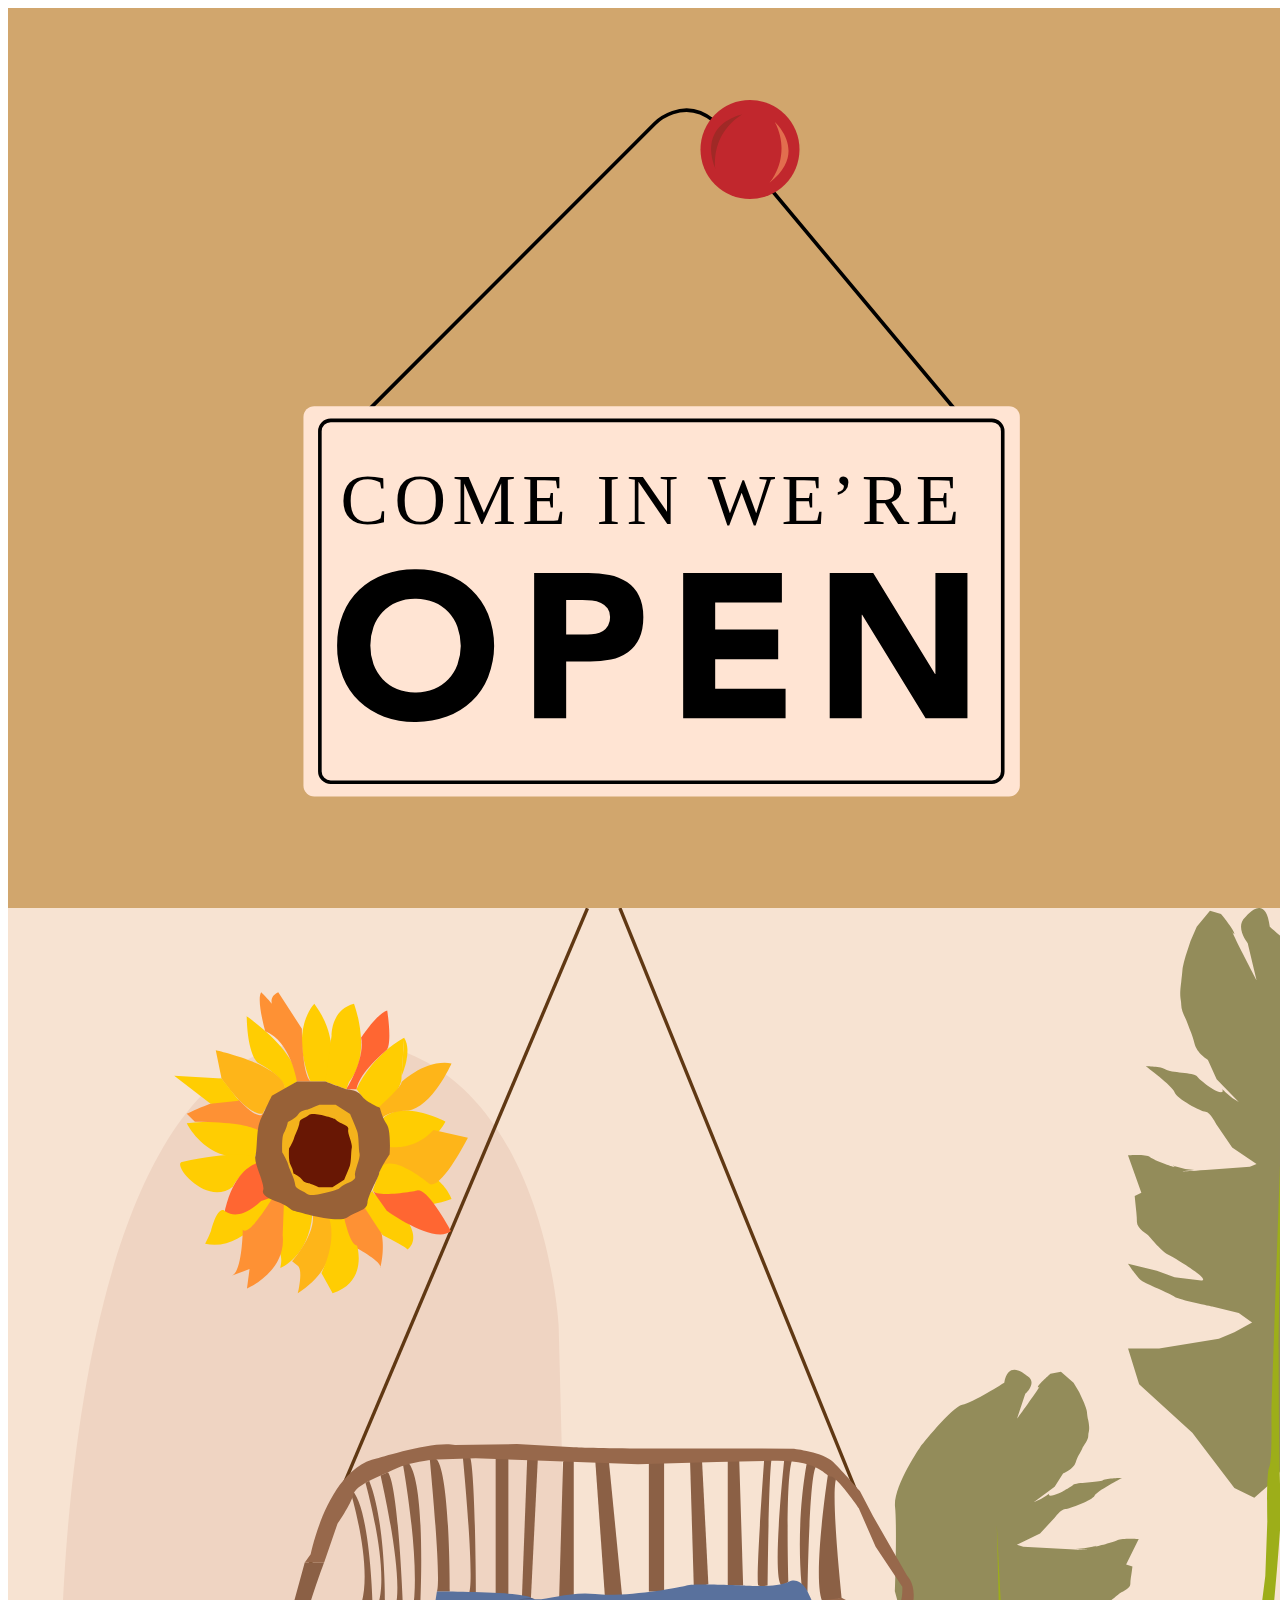
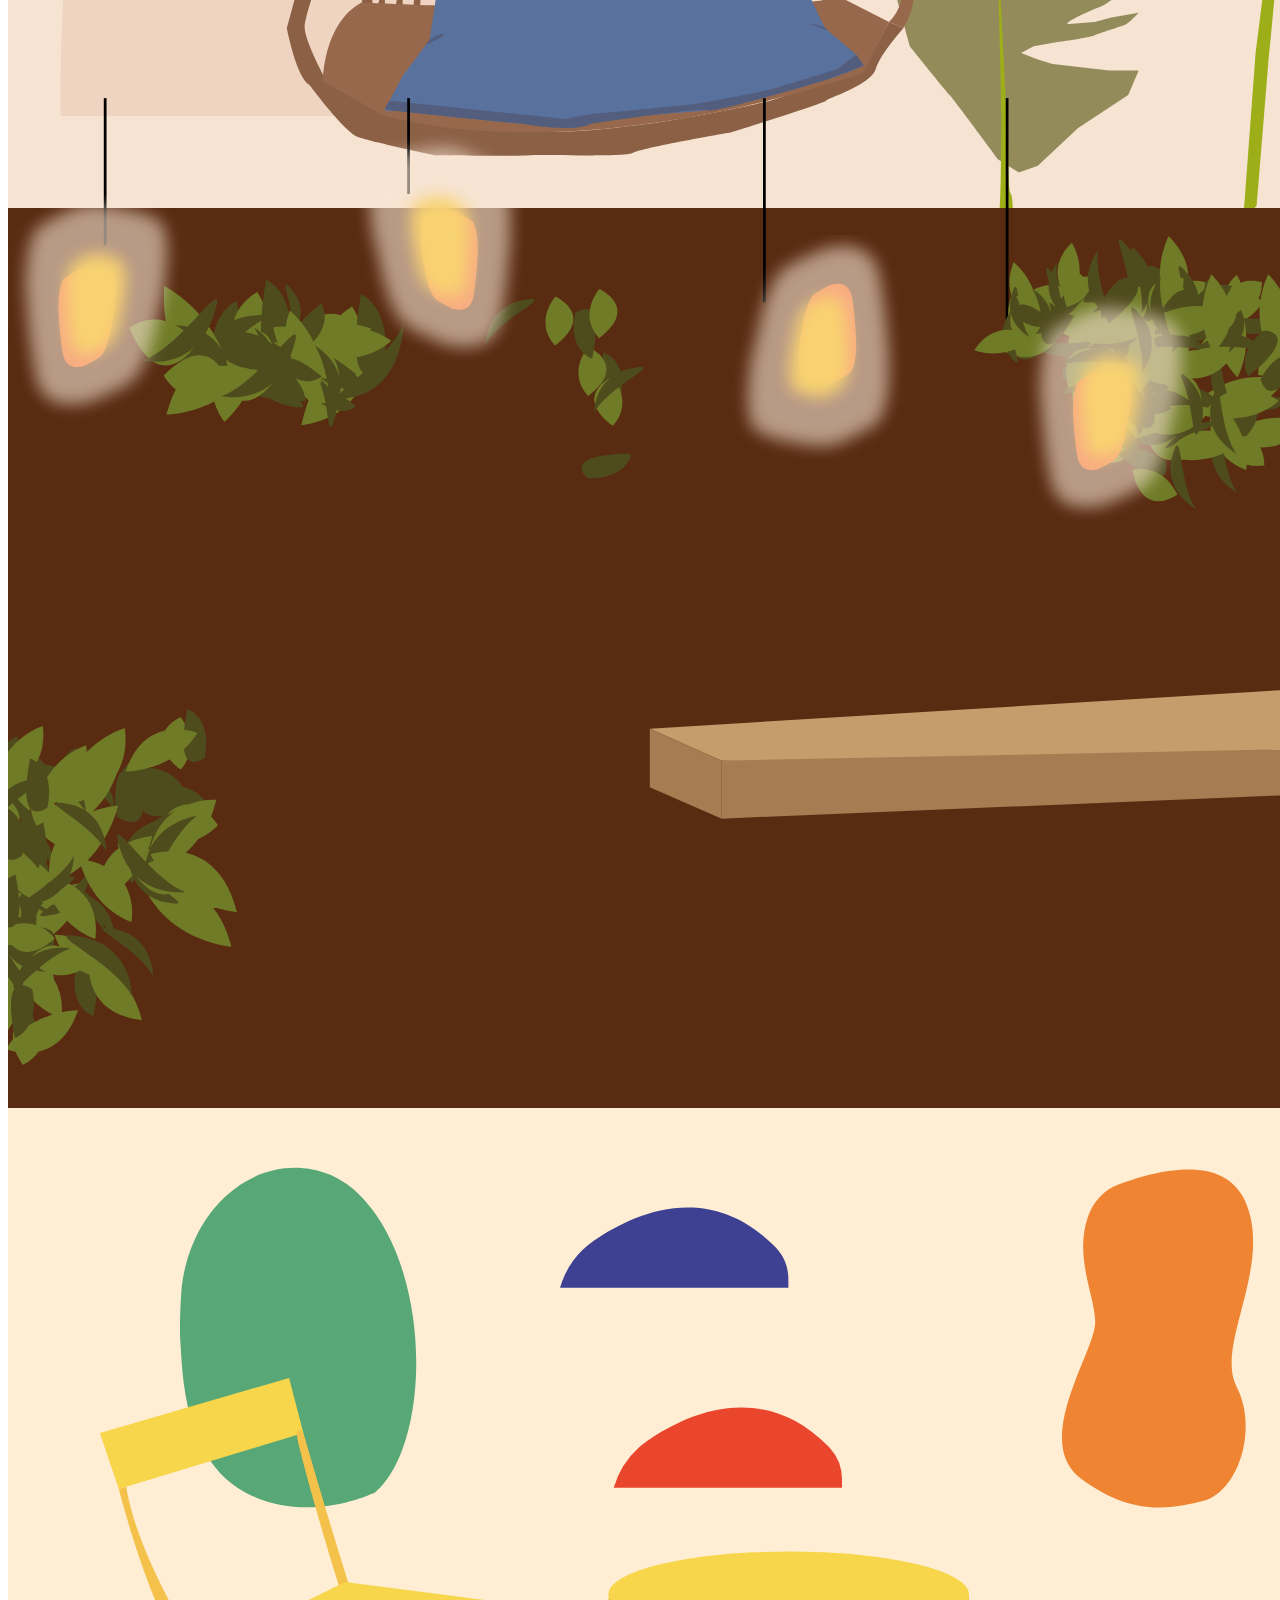
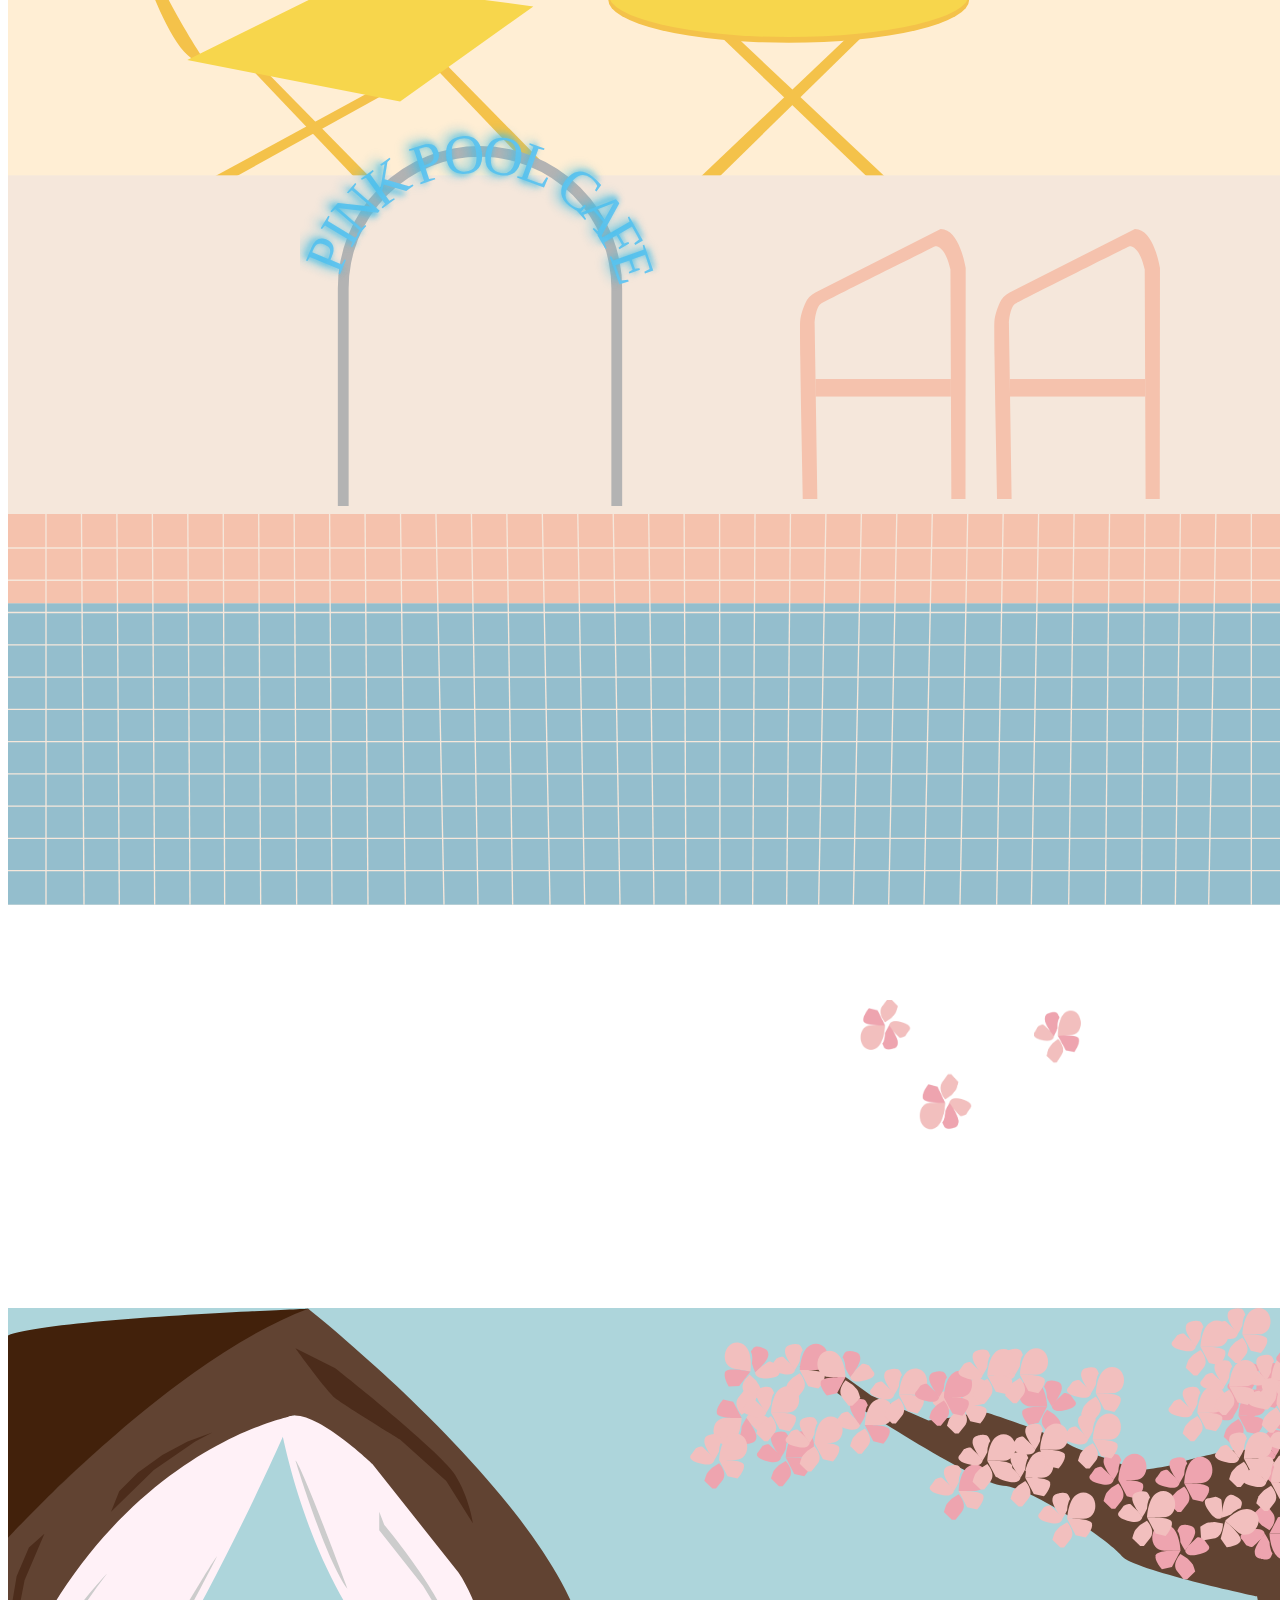
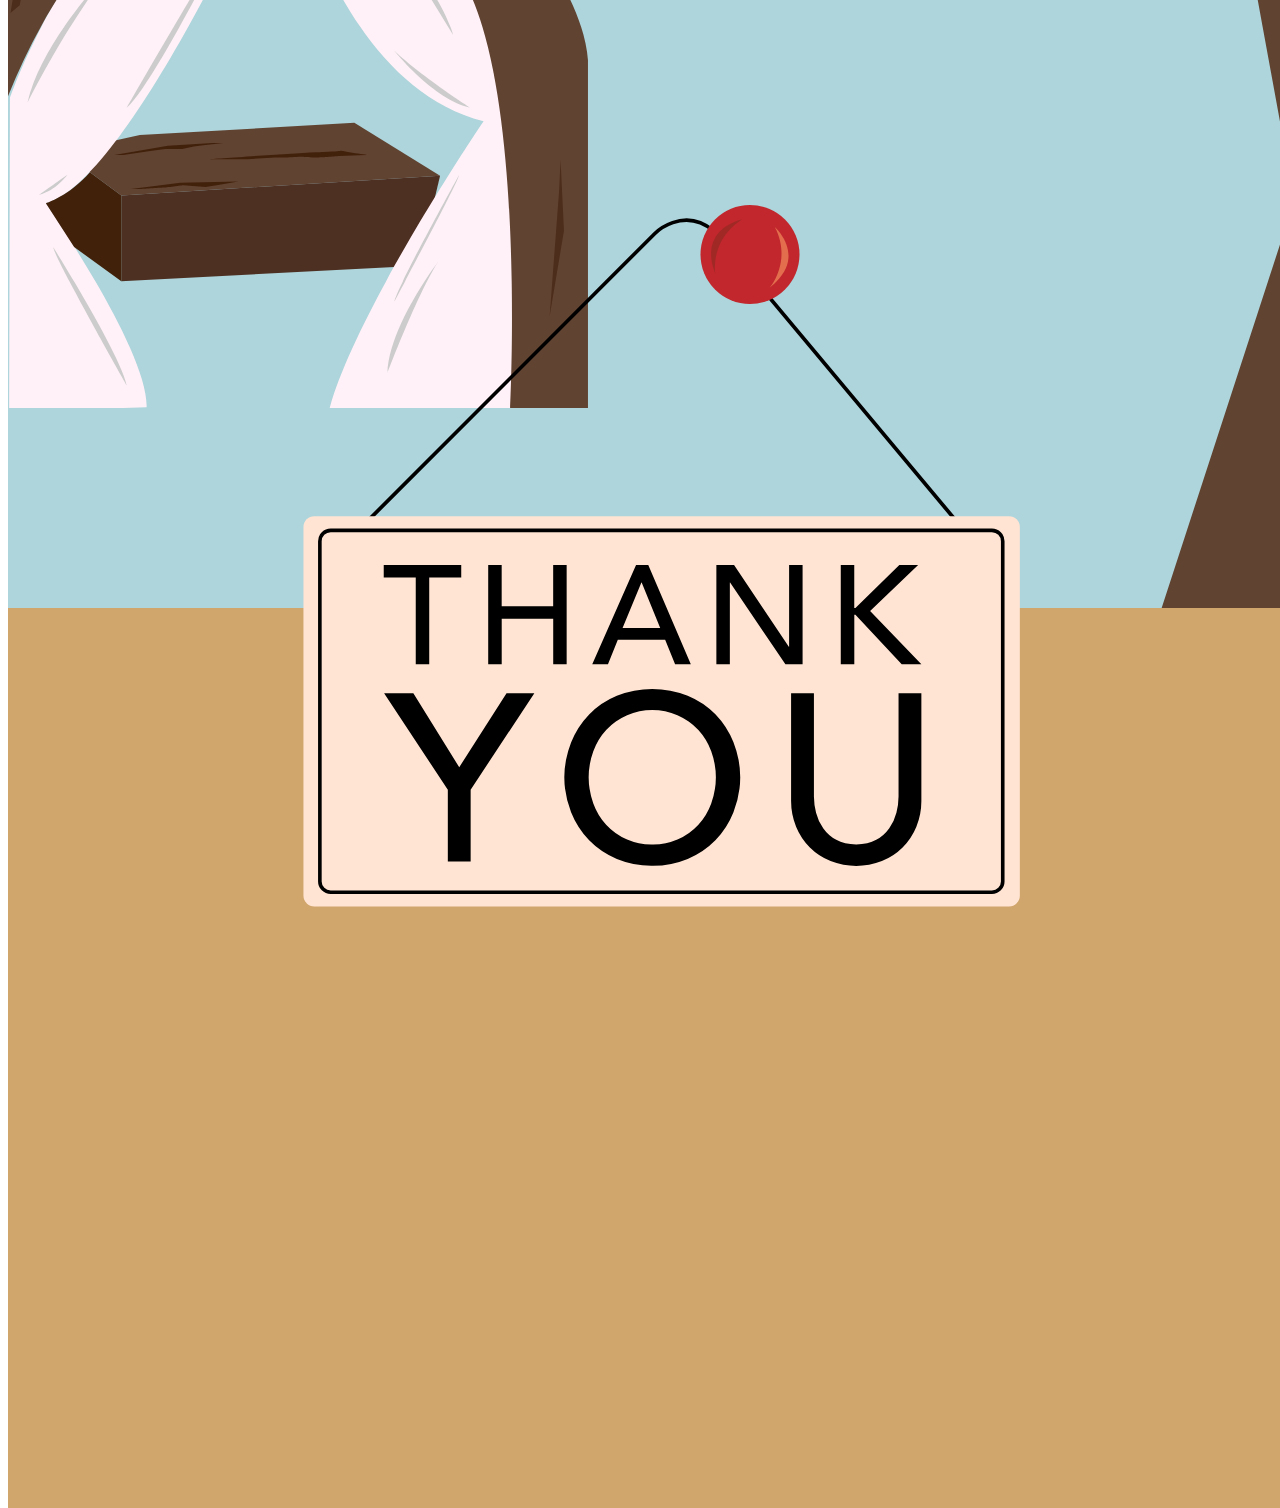
==== commit 81f39d5d: "finallllll" ====
--- a/index.html
+++ b/index.html
@@ -20,6 +20,7 @@
     
 <div class="main" id="section2">
      <img src="assets/shading.svg" class="shading" alt="background shading">
+    
      <img src="assets/plants.svg" class="plants" alt="two plants">
      <img src="assets/bench.svg" class="bench" alt="bench">
     <a href="https://www.instagram.com/explore/locations/1118192908309442/kynd-community/
@@ -34,6 +35,7 @@
     <img src="assets/bulb2.svg" class="bulb2">
     <img src="assets/bulb1.svg" class="bulb1">
     <img src="assets/table.svg" class="table">
+  
 
     </div>
     
@@ -47,9 +49,11 @@
     
   <div class="main" id="section6">
     <img src="assets/poolbg.svg" class="poolbg">
+
       <a href="https://www.instagram.com/explore/locations/352870938795917/pink-pool-cafe/" target="_blank"><img src="assets/handles.svg" class="handles"></a>
     <img src="assets/arc.svg" class="arc">
     <img src="assets/pinkpool.svg" class="pinkpool">
+      
     </div>
       
 
@@ -57,7 +61,15 @@
     <a href="https://www.instagram.com/explore/locations/253095078597163/" target="_blank"><img src="assets/hut.svg" class="hut"></a>
     <img src="assets/tree.svg" class="tree">
     <img src="assets/falling.gif" class="falling">
+
     </div>
+    
+   <div class="main" id="section7">
+    
+   <img src="assets/closing.svg" class="closing">
+   <img src="assets/pushpin.svg" class="pushpin2">
+    
+</div> 
     
 <!--
 <audio autoplay loop>
--- a/css/cafe.css
+++ b/css/cafe.css
@@ -264,6 +264,19 @@
     transform:scale(1.25);
 }
 
+/*
+.exit {
+    width: 5vw;
+    height: 5vh;
+    z-index: 6;
+}
+*/
+
+.h2{
+    padding: 0px;
+    margin: 0px;
+    position: absolute;
+}
 
 .bulb2 {
     width: 25vw;
@@ -325,6 +338,7 @@
     width: 40vh;
     top: 3384px;
     left: 800px;
+    transition: translate ease;
 }
 
 .handles:hover {
@@ -347,7 +361,7 @@
     width: 40vh;
     top: 3226px;
     left: 300px; 
-    animation: fadeIn ease 2s infinite;
+    animation: fadeIn ease 1s infinite;
 }
 
 .falling {
@@ -368,3 +382,30 @@
     width: 0px;
     height:0px;
 }*/
+
+#section7 {
+  height: 100vh;
+  width: 100vw;
+  background-color:#d1a66d;
+  flex:auto
+}
+
+.closing {
+    width: 80vw;
+    height: 80vh;
+    animation-name: rotater;
+    animation-duration: 3s;
+    animation-iteration-count: infinite;
+    animation-direction: alternate;
+    animation-timing-function: ease-in-out;
+    position: absolute;
+    left: 151px;
+    top: 5000px;
+    transform-origin:top;
+}
+
+.pushpin2 {
+    position: absolute;
+    left:695px;
+    top: 5000px;
+}
